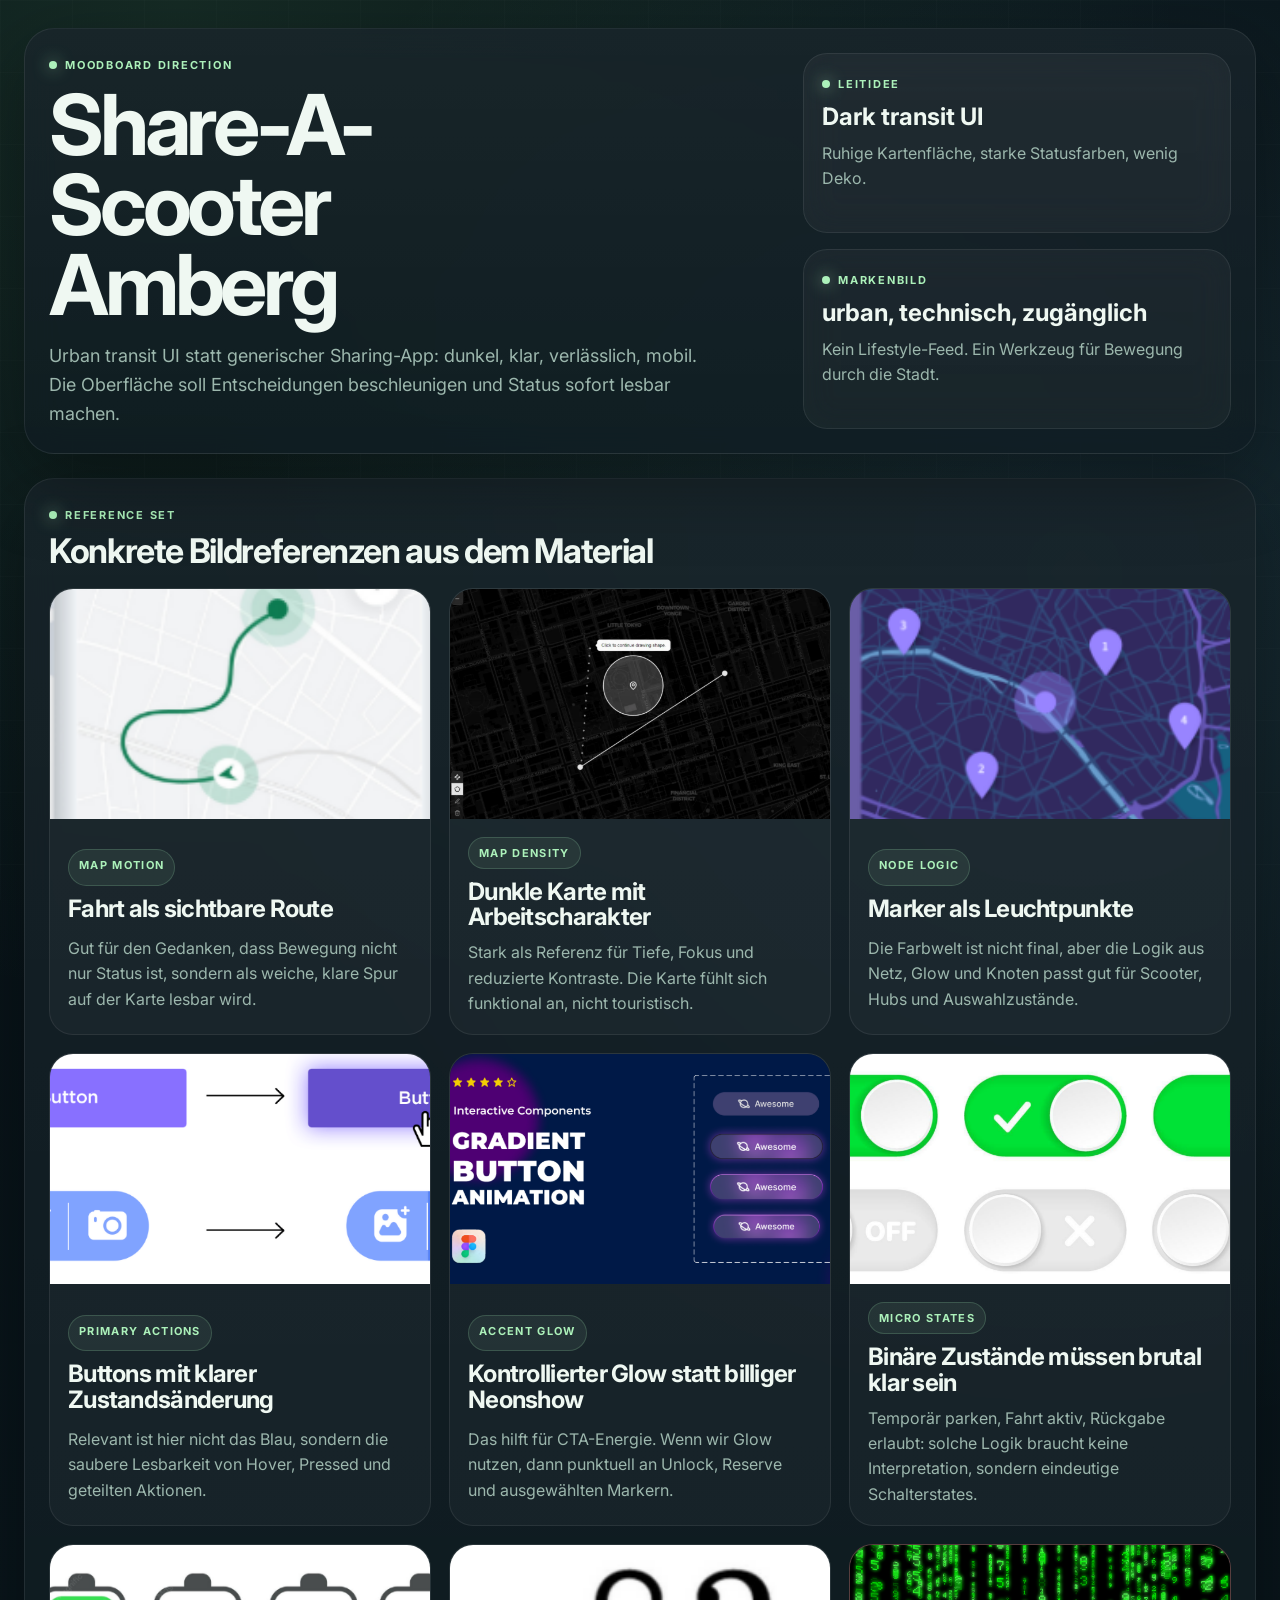
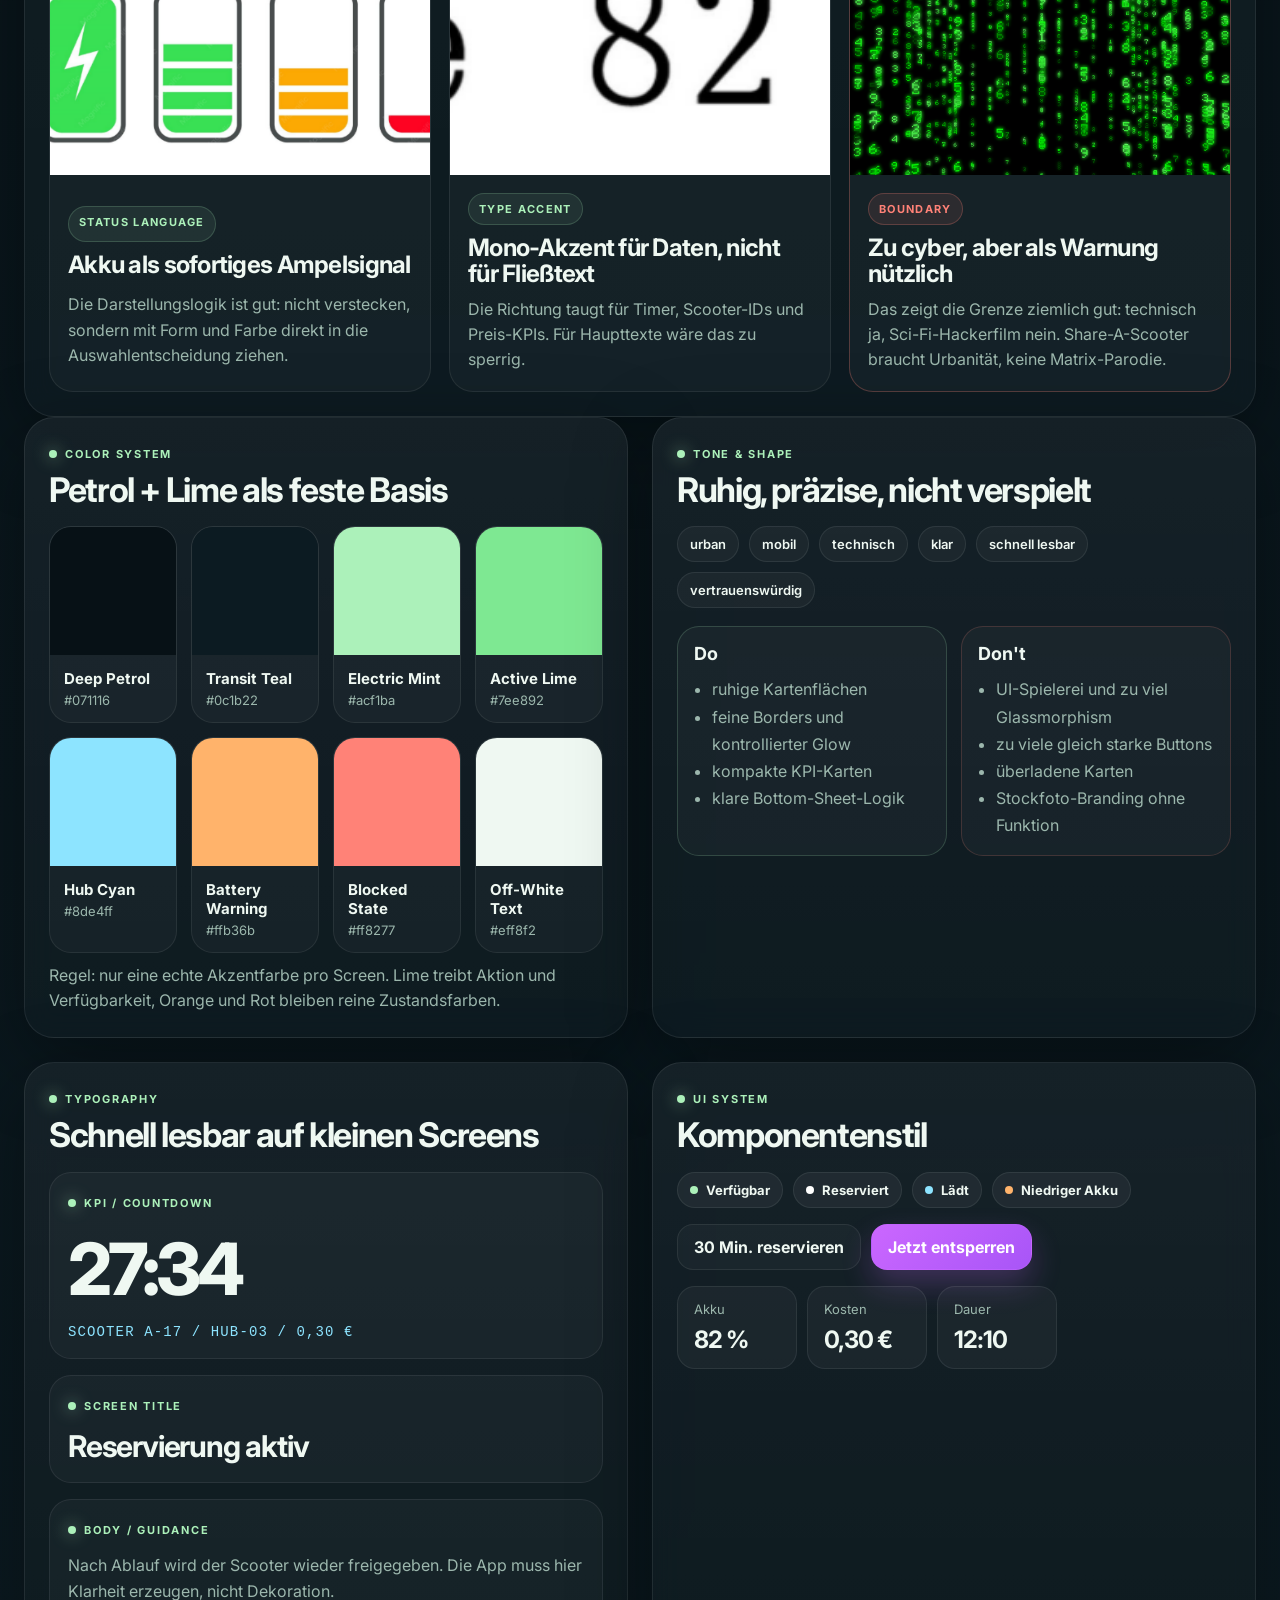
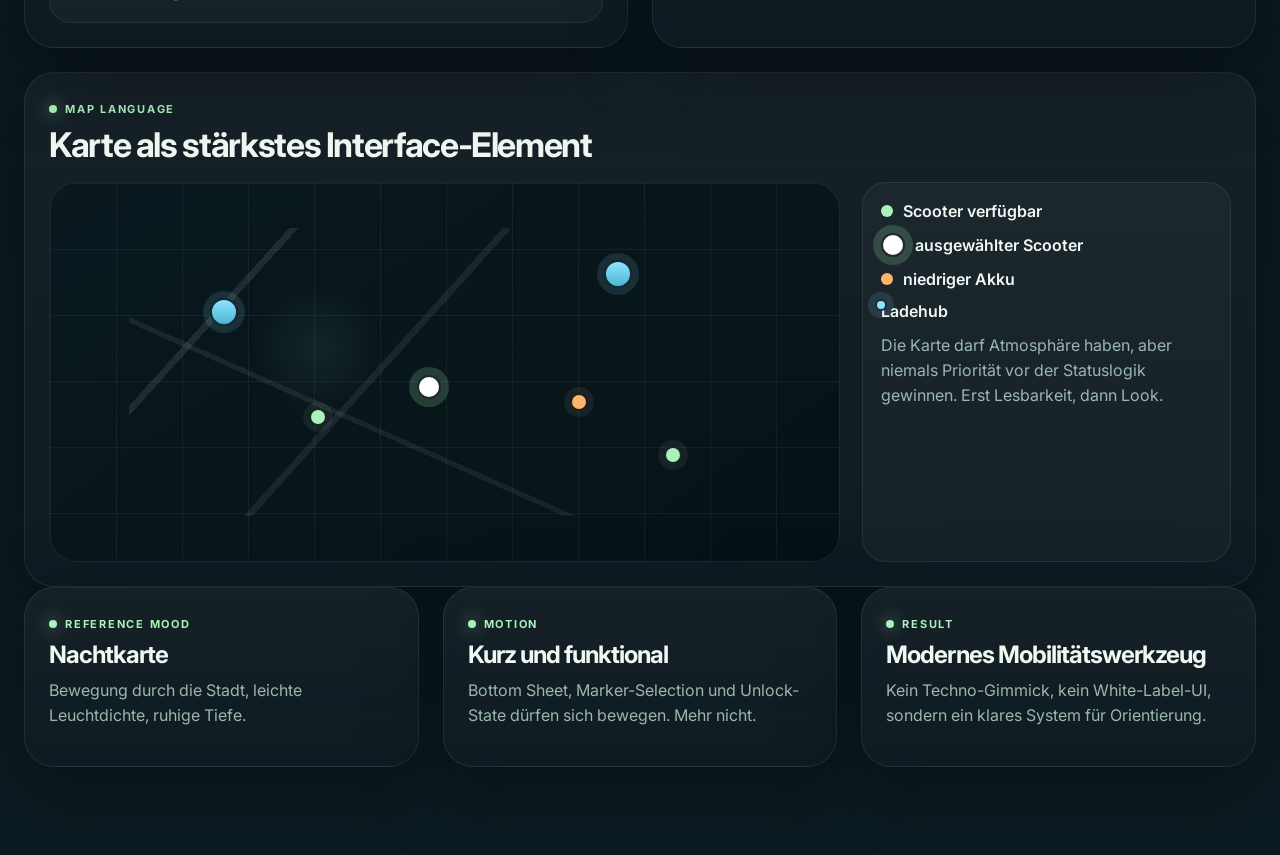
==== docs/index.html @ a03e0efd "Prepare GitHub Pages site for moodboard" ====
<!doctype html>
<html lang="de">
<head>
  <meta charset="utf-8" />
  <meta name="viewport" content="width=device-width, initial-scale=1" />
  <title>Share-A-Scooter Amberg – Moodboard</title>
  <link rel="preconnect" href="https://fonts.googleapis.com" />
  <link rel="preconnect" href="https://fonts.gstatic.com" crossorigin />
  <link href="https://fonts.googleapis.com/css2?family=Inter:wght@400;500;600;700;800&display=swap" rel="stylesheet" />
  <link rel="stylesheet" href="styles.css" />
</head>
<body>
  <div class="page">
    <section class="hero panel">
      <div class="hero-copy">
        <span class="eyebrow">Moodboard Direction</span>
        <h1>Share-A-Scooter Amberg</h1>
        <p class="lead">Urban transit UI statt generischer Sharing-App: dunkel, klar, verlässlich, mobil. Die Oberfläche soll Entscheidungen beschleunigen und Status sofort lesbar machen.</p>
      </div>
      <div class="hero-stack">
        <div class="note-card panel-soft">
          <span class="mini-label">Leitidee</span>
          <strong>Dark transit UI</strong>
          <p>Ruhige Kartenfläche, starke Statusfarben, wenig Deko.</p>
        </div>
        <div class="note-card panel-soft">
          <span class="mini-label">Markenbild</span>
          <strong>urban, technisch, zugänglich</strong>
          <p>Kein Lifestyle-Feed. Ein Werkzeug für Bewegung durch die Stadt.</p>
        </div>
      </div>
    </section>

    <section class="panel">
      <div class="section-head">
        <span class="eyebrow">Reference Set</span>
        <h2>Konkrete Bildreferenzen aus dem Material</h2>
      </div>
      <div class="reference-grid">
        <article class="reference-card">
          <img src="assets/references/image---ec3a564b-1fc0-4a93-ae60-7ed1f6d55ce4.png" alt="Mobile route tracking with soft green path and contact tray" />
          <div class="reference-copy">
            <span class="reference-tag">Map Motion</span>
            <h3>Fahrt als sichtbare Route</h3>
            <p>Gut für den Gedanken, dass Bewegung nicht nur Status ist, sondern als weiche, klare Spur auf der Karte lesbar wird.</p>
          </div>
        </article>
        <article class="reference-card">
          <img src="assets/references/image---519bc1c4-f9a1-4a7c-aca1-23b49e4c675e.png" alt="Dark map interface with drawing helper and circular focus area" />
          <div class="reference-copy">
            <span class="reference-tag">Map Density</span>
            <h3>Dunkle Karte mit Arbeitscharakter</h3>
            <p>Stark als Referenz für Tiefe, Fokus und reduzierte Kontraste. Die Karte fühlt sich funktional an, nicht touristisch.</p>
          </div>
        </article>
        <article class="reference-card">
          <img src="assets/references/image---43505366-dae0-4944-b52b-64bd4e9cdd86.png" alt="Purple city map with glowing point markers and route network" />
          <div class="reference-copy">
            <span class="reference-tag">Node Logic</span>
            <h3>Marker als Leuchtpunkte</h3>
            <p>Die Farbwelt ist nicht final, aber die Logik aus Netz, Glow und Knoten passt gut für Scooter, Hubs und Auswahlzustände.</p>
          </div>
        </article>
        <article class="reference-card">
          <img src="assets/references/image---bc8098ba-8a5f-4c93-965c-7dd3c07690ad.png" alt="Button state examples with subtle hover glow and segmented icon button" />
          <div class="reference-copy">
            <span class="reference-tag">Primary Actions</span>
            <h3>Buttons mit klarer Zustandsänderung</h3>
            <p>Relevant ist hier nicht das Blau, sondern die saubere Lesbarkeit von Hover, Pressed und geteilten Aktionen.</p>
          </div>
        </article>
        <article class="reference-card">
          <img src="assets/references/image---4c84ca78-9187-48eb-9bc3-fa497def3c0c.png" alt="Gradient button animation examples with soft magenta glow" />
          <div class="reference-copy">
            <span class="reference-tag">Accent Glow</span>
            <h3>Kontrollierter Glow statt billiger Neonshow</h3>
            <p>Das hilft für CTA-Energie. Wenn wir Glow nutzen, dann punktuell an Unlock, Reserve und ausgewählten Markern.</p>
          </div>
        </article>
        <article class="reference-card">
          <img src="assets/references/image---d3b16f9c-b5a3-4d78-bb59-d4e1d25576ce.png" alt="Toggle switch states in bright green and gray" />
          <div class="reference-copy">
            <span class="reference-tag">Micro States</span>
            <h3>Binäre Zustände müssen brutal klar sein</h3>
            <p>Temporär parken, Fahrt aktiv, Rückgabe erlaubt: solche Logik braucht keine Interpretation, sondern eindeutige Schalterstates.</p>
          </div>
        </article>
        <article class="reference-card">
          <img src="assets/references/image---831d28fc-f518-4ade-a775-7682612dc70f.png" alt="Battery icons from full green to low red charge" />
          <div class="reference-copy">
            <span class="reference-tag">Status Language</span>
            <h3>Akku als sofortiges Ampelsignal</h3>
            <p>Die Darstellungslogik ist gut: nicht verstecken, sondern mit Form und Farbe direkt in die Auswahlentscheidung ziehen.</p>
          </div>
        </article>
        <article class="reference-card">
          <img src="assets/references/image---fbc72397-2691-478f-92d6-fe8eabd457d0.png" alt="NType 82 Mono type specimen" />
          <div class="reference-copy">
            <span class="reference-tag">Type Accent</span>
            <h3>Mono-Akzent für Daten, nicht für Fließtext</h3>
            <p>Die Richtung taugt für Timer, Scooter-IDs und Preis-KPIs. Für Haupttexte wäre das zu sperrig.</p>
          </div>
        </article>
        <article class="reference-card caution">
          <img src="assets/references/image---d28afb61-4333-4093-8b36-5b4dbfdd9640.png" alt="Green matrix style code rain on black background" />
          <div class="reference-copy">
            <span class="reference-tag">Boundary</span>
            <h3>Zu cyber, aber als Warnung nützlich</h3>
            <p>Das zeigt die Grenze ziemlich gut: technisch ja, Sci-Fi-Hackerfilm nein. Share-A-Scooter braucht Urbanität, keine Matrix-Parodie.</p>
          </div>
        </article>
      </div>
    </section>

    <section class="grid two-col">
      <article class="panel">
        <div class="section-head">
          <span class="eyebrow">Color System</span>
          <h2>Petrol + Lime als feste Basis</h2>
        </div>
        <div class="palette-grid">
          <div class="swatch-card">
            <div class="swatch deep-1"></div>
            <div class="swatch-meta">
              <strong>Deep Petrol</strong>
              <span>#071116</span>
            </div>
          </div>
          <div class="swatch-card">
            <div class="swatch deep-2"></div>
            <div class="swatch-meta">
              <strong>Transit Teal</strong>
              <span>#0c1b22</span>
            </div>
          </div>
          <div class="swatch-card">
            <div class="swatch lime-1"></div>
            <div class="swatch-meta">
              <strong>Electric Mint</strong>
              <span>#acf1ba</span>
            </div>
          </div>
          <div class="swatch-card">
            <div class="swatch lime-2"></div>
            <div class="swatch-meta">
              <strong>Active Lime</strong>
              <span>#7ee892</span>
            </div>
          </div>
          <div class="swatch-card">
            <div class="swatch cyan-1"></div>
            <div class="swatch-meta">
              <strong>Hub Cyan</strong>
              <span>#8de4ff</span>
            </div>
          </div>
          <div class="swatch-card">
            <div class="swatch orange-1"></div>
            <div class="swatch-meta">
              <strong>Battery Warning</strong>
              <span>#ffb36b</span>
            </div>
          </div>
          <div class="swatch-card">
            <div class="swatch red-1"></div>
            <div class="swatch-meta">
              <strong>Blocked State</strong>
              <span>#ff8277</span>
            </div>
          </div>
          <div class="swatch-card">
            <div class="swatch text-1"></div>
            <div class="swatch-meta">
              <strong>Off-White Text</strong>
              <span>#eff8f2</span>
            </div>
          </div>
        </div>
        <p class="body-note">Regel: nur eine echte Akzentfarbe pro Screen. Lime treibt Aktion und Verfügbarkeit, Orange und Rot bleiben reine Zustandsfarben.</p>
      </article>

      <article class="panel">
        <div class="section-head">
          <span class="eyebrow">Tone & Shape</span>
          <h2>Ruhig, präzise, nicht verspielt</h2>
        </div>
        <div class="keywords">
          <span>urban</span>
          <span>mobil</span>
          <span>technisch</span>
          <span>klar</span>
          <span>schnell lesbar</span>
          <span>vertrauenswürdig</span>
        </div>
        <div class="do-dont">
          <div class="list-card ok">
            <h3>Do</h3>
            <ul>
              <li>ruhige Kartenflächen</li>
              <li>feine Borders und kontrollierter Glow</li>
              <li>kompakte KPI-Karten</li>
              <li>klare Bottom-Sheet-Logik</li>
            </ul>
          </div>
          <div class="list-card bad">
            <h3>Don't</h3>
            <ul>
              <li>UI-Spielerei und zu viel Glassmorphism</li>
              <li>zu viele gleich starke Buttons</li>
              <li>überladene Karten</li>
              <li>Stockfoto-Branding ohne Funktion</li>
            </ul>
          </div>
        </div>
      </article>
    </section>

    <section class="grid two-col">
      <article class="panel">
        <div class="section-head">
          <span class="eyebrow">Typography</span>
          <h2>Schnell lesbar auf kleinen Screens</h2>
        </div>
        <div class="type-stack">
          <div class="type-sample">
            <span class="type-label">KPI / Countdown</span>
            <div class="type-kpi">27:34</div>
            <div class="type-mono">SCOOTER A-17 / HUB-03 / 0,30 €</div>
          </div>
          <div class="type-sample">
            <span class="type-label">Screen Title</span>
            <div class="type-title">Reservierung aktiv</div>
          </div>
          <div class="type-sample">
            <span class="type-label">Body / Guidance</span>
            <p>Nach Ablauf wird der Scooter wieder freigegeben. Die App muss hier Klarheit erzeugen, nicht Dekoration.</p>
          </div>
        </div>
      </article>

      <article class="panel">
        <div class="section-head">
          <span class="eyebrow">UI System</span>
          <h2>Komponentenstil</h2>
        </div>
        <div class="component-demo">
          <div class="chip-row">
            <span class="chip available">Verfügbar</span>
            <span class="chip reserved">Reserviert</span>
            <span class="chip loading">Lädt</span>
            <span class="chip low">Niedriger Akku</span>
          </div>
          <div class="button-row">
            <button class="btn ghost" type="button">30 Min. reservieren</button>
            <button class="btn primary" type="button">Jetzt entsperren</button>
          </div>
          <div class="metric-row">
            <div class="metric-card">
              <span>Akku</span>
              <strong>82 %</strong>
            </div>
            <div class="metric-card">
              <span>Kosten</span>
              <strong>0,30 €</strong>
            </div>
            <div class="metric-card">
              <span>Dauer</span>
              <strong>12:10</strong>
            </div>
          </div>
        </div>
      </article>
    </section>

    <section class="panel">
      <div class="section-head">
        <span class="eyebrow">Map Language</span>
        <h2>Karte als stärkstes Interface-Element</h2>
      </div>
      <div class="map-board">
        <div class="map-demo">
          <div class="hub" style="left: 22%; top: 34%;"></div>
          <div class="hub" style="left: 72%; top: 24%;"></div>
          <div class="marker available" style="left: 34%; top: 62%;"></div>
          <div class="marker selected" style="left: 48%; top: 54%;"></div>
          <div class="marker low" style="left: 67%; top: 58%;"></div>
          <div class="marker available" style="left: 79%; top: 72%;"></div>
        </div>
        <div class="map-notes">
          <div class="legend-item"><span class="dot available"></span> Scooter verfügbar</div>
          <div class="legend-item"><span class="dot selected"></span> ausgewählter Scooter</div>
          <div class="legend-item"><span class="dot low"></span> niedriger Akku</div>
          <div class="legend-item"><span class="dot hub"></span> Ladehub</div>
          <p>Die Karte darf Atmosphäre haben, aber niemals Priorität vor der Statuslogik gewinnen. Erst Lesbarkeit, dann Look.</p>
        </div>
      </div>
    </section>

    <section class="grid three-col">
      <article class="panel mini-panel">
        <span class="eyebrow">Reference Mood</span>
        <h3>Nachtkarte</h3>
        <p>Bewegung durch die Stadt, leichte Leuchtdichte, ruhige Tiefe.</p>
      </article>
      <article class="panel mini-panel">
        <span class="eyebrow">Motion</span>
        <h3>Kurz und funktional</h3>
        <p>Bottom Sheet, Marker-Selection und Unlock-State dürfen sich bewegen. Mehr nicht.</p>
      </article>
      <article class="panel mini-panel">
        <span class="eyebrow">Result</span>
        <h3>Modernes Mobilitätswerkzeug</h3>
        <p>Kein Techno-Gimmick, kein White-Label-UI, sondern ein klares System für Orientierung.</p>
      </article>
    </section>
  </div>
</body>
</html>
---- docs/styles.css ----
:root {
  --bg: #071116;
  --bg-2: #0c1b22;
  --panel: rgba(10, 23, 29, 0.78);
  --panel-soft: rgba(255, 255, 255, 0.04);
  --line: rgba(255, 255, 255, 0.08);
  --line-strong: rgba(172, 241, 186, 0.24);
  --text: #eff8f2;
  --muted: #9cb7ad;
  --muted-2: #70867e;
  --lime: #acf1ba;
  --lime-2: #7ee892;
  --cyan: #8de4ff;
  --orange: #ffb36b;
  --red: #ff8277;
  --magenta: #cb67ff;
  --magenta-soft: #a855f7;
  --white: #ffffff;
  --shadow: 0 24px 80px rgba(0, 0, 0, 0.34);
}

* {
  box-sizing: border-box;
}

body {
  margin: 0;
  font-family: Inter, system-ui, -apple-system, BlinkMacSystemFont, "Segoe UI", sans-serif;
  color: var(--text);
  background:
    radial-gradient(circle at 14% 0%, rgba(126, 232, 146, 0.12), transparent 24%),
    radial-gradient(circle at 84% 14%, rgba(141, 228, 255, 0.12), transparent 24%),
    linear-gradient(180deg, var(--bg) 0%, var(--bg-2) 100%);
}

body::before {
  content: "";
  position: fixed;
  inset: 0;
  pointer-events: none;
  background-image:
    linear-gradient(rgba(255,255,255,0.03) 1px, transparent 1px),
    linear-gradient(90deg, rgba(255,255,255,0.03) 1px, transparent 1px);
  background-size: 72px 72px;
  opacity: 0.55;
}

.page {
  max-width: 1480px;
  margin: 0 auto;
  padding: 28px 24px 64px;
}

.panel,
.panel-soft {
  position: relative;
  border: 1px solid var(--line);
  border-radius: 30px;
  background:
    linear-gradient(180deg, rgba(255,255,255,0.05), rgba(255,255,255,0.02)),
    var(--panel);
  box-shadow: var(--shadow);
  backdrop-filter: blur(16px);
}

.panel-soft {
  border-radius: 24px;
  background: var(--panel-soft);
  box-shadow: none;
}

.hero,
.grid,
.map-board {
  position: relative;
  z-index: 1;
}

.hero {
  display: grid;
  grid-template-columns: minmax(0, 1.45fr) minmax(320px, 0.85fr);
  gap: 24px;
  padding: 28px;
  margin-bottom: 24px;
}

.hero-copy h1 {
  margin: 12px 0 0;
  font-size: clamp(46px, 8vw, 84px);
  line-height: 0.95;
  letter-spacing: -0.05em;
  max-width: 8ch;
}

.lead {
  max-width: 60ch;
  margin: 18px 0 0;
  font-size: 18px;
  line-height: 1.6;
  color: var(--muted);
}

.hero-stack {
  display: grid;
  gap: 16px;
}

.note-card {
  padding: 18px;
}

.note-card strong {
  display: block;
  margin-top: 12px;
  font-size: 24px;
  line-height: 1.12;
}

.note-card p,
.mini-panel p,
.body-note,
.map-notes p {
  margin: 10px 0 0;
  color: var(--muted);
  line-height: 1.55;
}

.eyebrow,
.mini-label,
.type-label {
  display: inline-flex;
  align-items: center;
  gap: 8px;
  text-transform: uppercase;
  letter-spacing: 0.16em;
  font-size: 11px;
  font-weight: 700;
  color: var(--lime);
}

.eyebrow::before,
.mini-label::before,
.type-label::before {
  content: "";
  width: 8px;
  height: 8px;
  border-radius: 999px;
  background: var(--lime);
  box-shadow: 0 0 16px rgba(172, 241, 186, 0.72);
}

.grid {
  display: grid;
  gap: 24px;
  margin-bottom: 24px;
}

.two-col {
  grid-template-columns: repeat(2, minmax(0, 1fr));
}

.three-col {
  grid-template-columns: repeat(3, minmax(0, 1fr));
}

.grid > .panel,
.panel > .section-head + * {
  min-width: 0;
}

.grid > .panel,
.mini-panel,
.panel {
  padding: 24px;
}

.section-head {
  margin-bottom: 18px;
}

.section-head h2,
.mini-panel h3 {
  margin: 10px 0 0;
  font-size: clamp(24px, 3vw, 34px);
  line-height: 1.08;
  letter-spacing: -0.04em;
}

.mini-panel h3 {
  font-size: 24px;
}

.palette-grid {
  display: grid;
  grid-template-columns: repeat(4, minmax(0, 1fr));
  gap: 14px;
}

.reference-grid {
  display: grid;
  grid-template-columns: repeat(3, minmax(0, 1fr));
  gap: 18px;
}

.reference-card {
  display: grid;
  min-width: 0;
  overflow: hidden;
  border-radius: 24px;
  border: 1px solid var(--line);
  background: rgba(255,255,255,0.03);
}

.reference-card img {
  display: block;
  width: 100%;
  height: 230px;
  object-fit: cover;
  background: rgba(255,255,255,0.04);
}

.reference-copy {
  display: grid;
  gap: 10px;
  padding: 18px;
}

.reference-tag {
  display: inline-flex;
  width: fit-content;
  padding: 8px 10px;
  border-radius: 999px;
  border: 1px solid rgba(172, 241, 186, 0.18);
  background: rgba(172, 241, 186, 0.08);
  color: var(--lime);
  font-size: 11px;
  font-weight: 700;
  letter-spacing: 0.12em;
  text-transform: uppercase;
}

.reference-copy h3 {
  margin: 0;
  font-size: 24px;
  line-height: 1.08;
  letter-spacing: -0.03em;
}

.reference-copy p {
  margin: 0;
  color: var(--muted);
  line-height: 1.58;
}

.reference-card.caution {
  border-color: rgba(255, 130, 119, 0.28);
}

.reference-card.caution .reference-tag {
  border-color: rgba(255, 130, 119, 0.24);
  background: rgba(255, 130, 119, 0.1);
  color: var(--red);
}

.swatch-card {
  border: 1px solid var(--line);
  border-radius: 22px;
  overflow: hidden;
  background: rgba(255,255,255,0.03);
}

.swatch {
  height: 128px;
}

.deep-1 { background: #071116; }
.deep-2 { background: #0c1b22; }
.lime-1 { background: #acf1ba; }
.lime-2 { background: #7ee892; }
.cyan-1 { background: #8de4ff; }
.orange-1 { background: #ffb36b; }
.red-1 { background: #ff8277; }
.text-1 { background: #eff8f2; }

.swatch-meta {
  padding: 14px;
  display: grid;
  gap: 4px;
}

.swatch-meta strong {
  font-size: 15px;
}

.swatch-meta span {
  color: var(--muted);
  font-size: 13px;
}

.keywords {
  display: flex;
  flex-wrap: wrap;
  gap: 10px;
  margin-bottom: 18px;
}

.keywords span {
  padding: 9px 12px;
  border-radius: 999px;
  border: 1px solid var(--line);
  background: rgba(255,255,255,0.04);
  color: var(--text);
  font-size: 13px;
  font-weight: 600;
}

.do-dont {
  display: grid;
  grid-template-columns: repeat(2, minmax(0, 1fr));
  gap: 14px;
}

.list-card {
  padding: 16px;
  border-radius: 22px;
  border: 1px solid var(--line);
  background: rgba(255,255,255,0.03);
}

.list-card.ok {
  border-color: rgba(172, 241, 186, 0.18);
}

.list-card.bad {
  border-color: rgba(255, 130, 119, 0.18);
}

.list-card h3 {
  margin: 0 0 12px;
  font-size: 18px;
}

.list-card ul {
  margin: 0;
  padding-left: 18px;
  color: var(--muted);
  line-height: 1.7;
}

.type-stack {
  display: grid;
  gap: 16px;
}

.type-sample {
  padding: 18px;
  border-radius: 22px;
  border: 1px solid var(--line);
  background: rgba(255,255,255,0.03);
}

.type-kpi {
  margin-top: 14px;
  font-size: clamp(48px, 8vw, 72px);
  font-weight: 800;
  letter-spacing: -0.06em;
}

.type-mono {
  margin-top: 12px;
  font-family: "IBM Plex Mono", "SFMono-Regular", Consolas, "Liberation Mono", Menlo, monospace;
  font-size: 14px;
  letter-spacing: 0.08em;
  color: var(--cyan);
}

.type-title {
  margin-top: 14px;
  font-size: 30px;
  font-weight: 700;
  letter-spacing: -0.04em;
}

.type-sample p {
  margin: 14px 0 0;
  max-width: 54ch;
  color: var(--muted);
  line-height: 1.65;
}

.component-demo {
  display: grid;
  gap: 16px;
}

.chip-row,
.button-row,
.metric-row {
  display: flex;
  flex-wrap: wrap;
  gap: 10px;
}

.chip {
  display: inline-flex;
  align-items: center;
  gap: 8px;
  padding: 9px 12px;
  border-radius: 999px;
  border: 1px solid var(--line);
  background: rgba(255,255,255,0.05);
  font-size: 13px;
  font-weight: 700;
}

.chip::before {
  content: "";
  width: 8px;
  height: 8px;
  border-radius: 999px;
}

.chip.available::before,
.dot.available { background: var(--lime); }
.chip.reserved::before { background: var(--white); }
.chip.loading::before,
.dot.hub { background: var(--cyan); }
.chip.low::before,
.dot.low { background: var(--orange); }

.btn {
  min-height: 46px;
  padding: 12px 16px;
  border-radius: 16px;
  border: 1px solid var(--line);
  background: rgba(255,255,255,0.03);
  color: var(--text);
  font: inherit;
  font-weight: 700;
}

.btn.primary {
  background: linear-gradient(135deg, var(--magenta) 0%, var(--magenta-soft) 100%);
  color: var(--white);
  border-color: rgba(203, 103, 255, 0.3);
  box-shadow: 0 14px 30px rgba(203, 103, 255, 0.24);
}

.metric-card {
  min-width: 120px;
  padding: 14px 16px;
  border-radius: 18px;
  border: 1px solid var(--line);
  background: rgba(255,255,255,0.04);
}

.metric-card span {
  display: block;
  color: var(--muted);
  font-size: 13px;
}

.metric-card strong {
  display: block;
  margin-top: 8px;
  font-size: 24px;
  letter-spacing: -0.04em;
}

.map-board {
  display: grid;
  grid-template-columns: minmax(0, 1.5fr) minmax(280px, 0.7fr);
  gap: 22px;
  align-items: stretch;
}

.map-demo {
  position: relative;
  min-height: 380px;
  border-radius: 28px;
  border: 1px solid var(--line);
  overflow: hidden;
  background:
    linear-gradient(145deg, rgba(10, 25, 31, 0.95), rgba(7, 18, 22, 0.98)),
    #0a1419;
}

.map-demo::before {
  content: "";
  position: absolute;
  inset: 0;
  background:
    linear-gradient(90deg, rgba(255,255,255,0.05) 1px, transparent 1px) 0 0 / 66px 66px,
    linear-gradient(rgba(255,255,255,0.05) 1px, transparent 1px) 0 0 / 66px 66px;
}

.map-demo::after {
  content: "";
  position: absolute;
  inset: 12% 10%;
  background:
    linear-gradient(132deg, transparent 0 18%, rgba(255,255,255,0.1) 18% 19%, transparent 19% 42%, rgba(255,255,255,0.08) 42% 43%, transparent 43% 100%),
    linear-gradient(24deg, transparent 0 34%, rgba(255,255,255,0.08) 34% 35%, transparent 35% 100%),
    radial-gradient(circle at 30% 42%, rgba(172, 241, 186, 0.08), transparent 14%);
  opacity: 0.9;
}

.marker,
.hub {
  position: absolute;
  transform: translate(-50%, -50%);
  border-radius: 999px;
  z-index: 2;
}

.marker {
  width: 18px;
  height: 18px;
  border: 2px solid rgba(7, 17, 22, 0.9);
  box-shadow: 0 0 0 6px rgba(255,255,255,0.06);
}

.marker.available {
  background: var(--lime);
}

.marker.low {
  background: var(--orange);
}

.marker.selected,
.dot.selected {
  width: 24px;
  height: 24px;
  background: var(--white);
  border: 2px solid rgba(7, 17, 22, 0.9);
  box-shadow: 0 0 0 8px rgba(172, 241, 186, 0.18);
}

.hub {
  width: 28px;
  height: 28px;
  background: linear-gradient(180deg, #8de4ff, #4db6d7);
  border: 2px solid rgba(7, 17, 22, 0.86);
  box-shadow: 0 0 0 7px rgba(141, 228, 255, 0.12);
}

.map-notes {
  padding: 18px;
  border-radius: 24px;
  border: 1px solid var(--line);
  background: rgba(255,255,255,0.03);
}

.legend-item {
  display: flex;
  align-items: center;
  gap: 10px;
  margin-bottom: 12px;
  color: var(--text);
  font-weight: 600;
}

.dot {
  width: 12px;
  height: 12px;
  border-radius: 999px;
  flex-shrink: 0;
}

.mini-panel {
  min-height: 180px;
}

@media (max-width: 1100px) {
  .hero,
  .two-col,
  .map-board,
  .three-col,
  .reference-grid {
    grid-template-columns: 1fr;
  }

  .palette-grid {
    grid-template-columns: repeat(2, minmax(0, 1fr));
  }
}

@media (max-width: 720px) {
  .page {
    padding: 18px 14px 40px;
  }

  .hero,
  .panel,
  .mini-panel {
    padding: 18px;
  }

  .palette-grid,
  .do-dont {
    grid-template-columns: 1fr;
  }

  .reference-card img {
    height: 190px;
  }
}
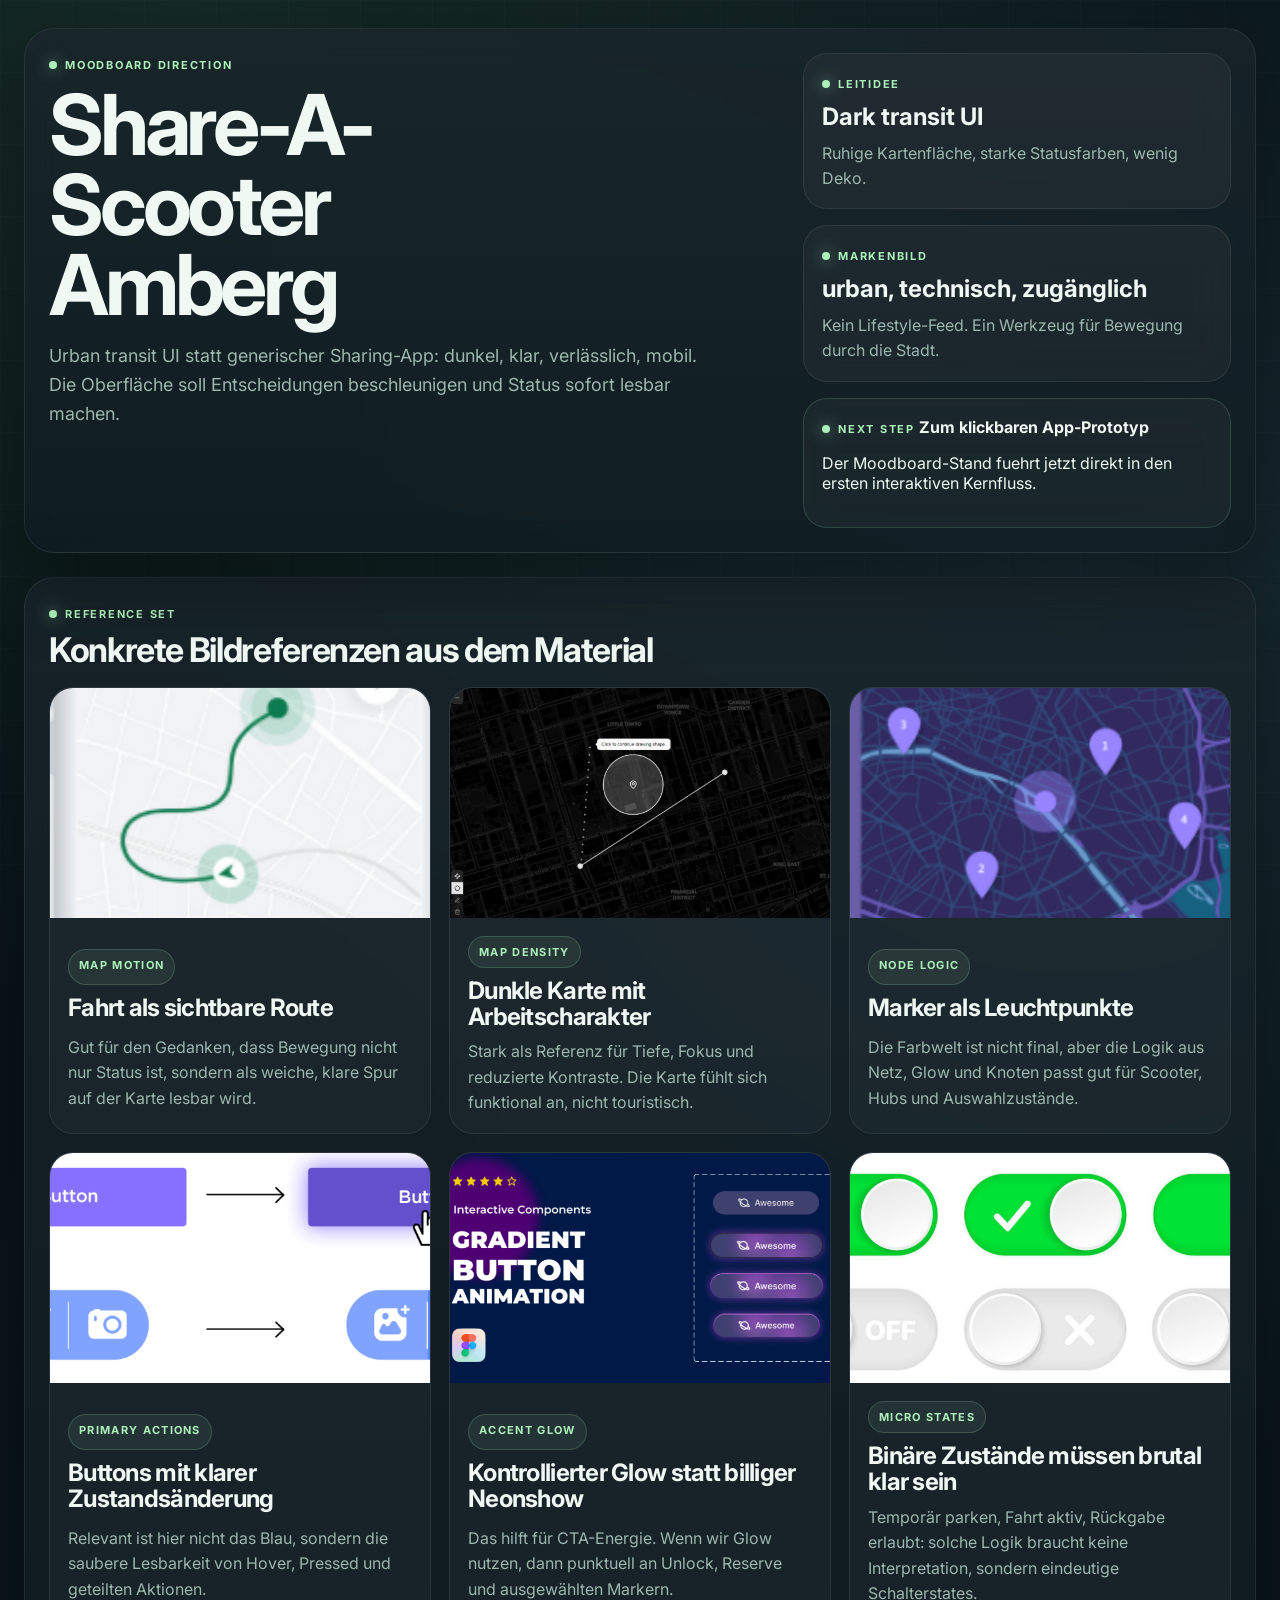
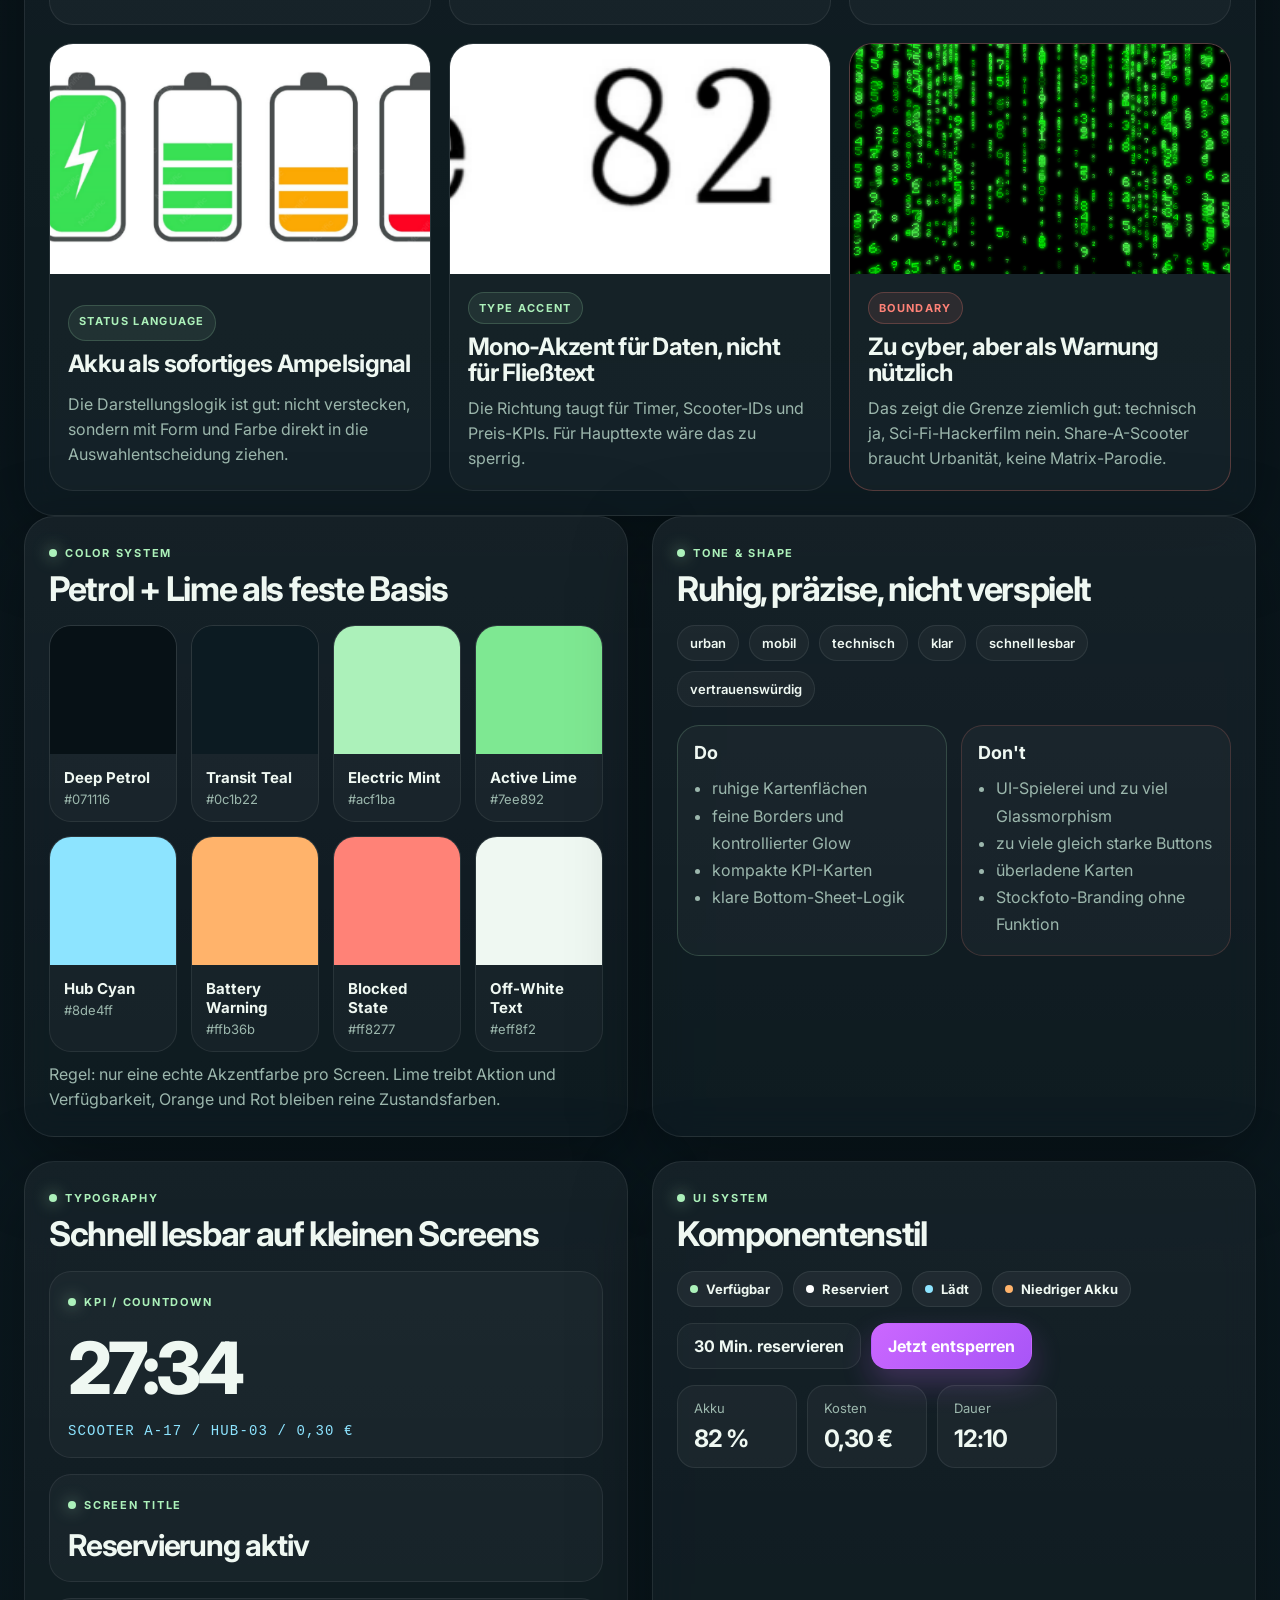
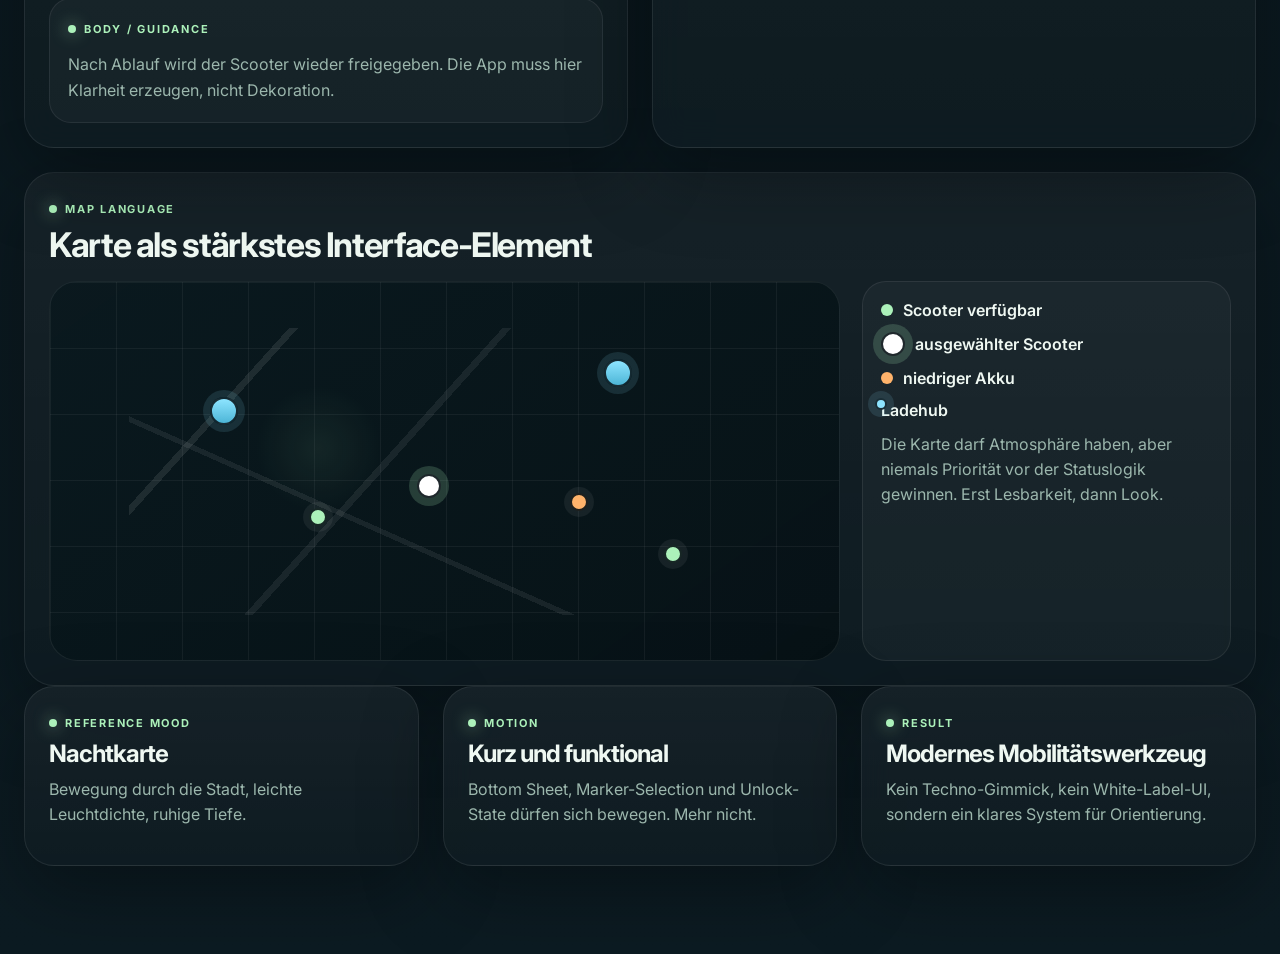
==== commit c3284677: "Add clickable app prototype and moodboard link" ====
--- a/docs/index.html
+++ b/docs/index.html
@@ -28,6 +28,11 @@
           <strong>urban, technisch, zugänglich</strong>
           <p>Kein Lifestyle-Feed. Ein Werkzeug für Bewegung durch die Stadt.</p>
         </div>
+        <a class="launch-card panel-soft" href="app/">
+          <span class="mini-label">Next Step</span>
+          <strong>Zum klickbaren App-Prototyp</strong>
+          <p>Der Moodboard-Stand fuehrt jetzt direkt in den ersten interaktiven Kernfluss.</p>
+        </a>
       </div>
     </section>
 
--- a/docs/styles.css
+++ b/docs/styles.css
@@ -109,6 +109,22 @@
   padding: 18px;
 }
 
+.launch-card {
+  display: block;
+  padding: 18px;
+  color: var(--text);
+  text-decoration: none;
+  border-color: rgba(172, 241, 186, 0.16);
+  transition: transform 180ms ease, border-color 180ms ease, background 180ms ease, box-shadow 180ms ease;
+}
+
+.launch-card:hover {
+  transform: translateY(-2px);
+  border-color: rgba(172, 241, 186, 0.34);
+  background: rgba(172, 241, 186, 0.08);
+  box-shadow: 0 18px 42px rgba(0, 0, 0, 0.22);
+}
+
 .note-card strong {
   display: block;
   margin-top: 12px;
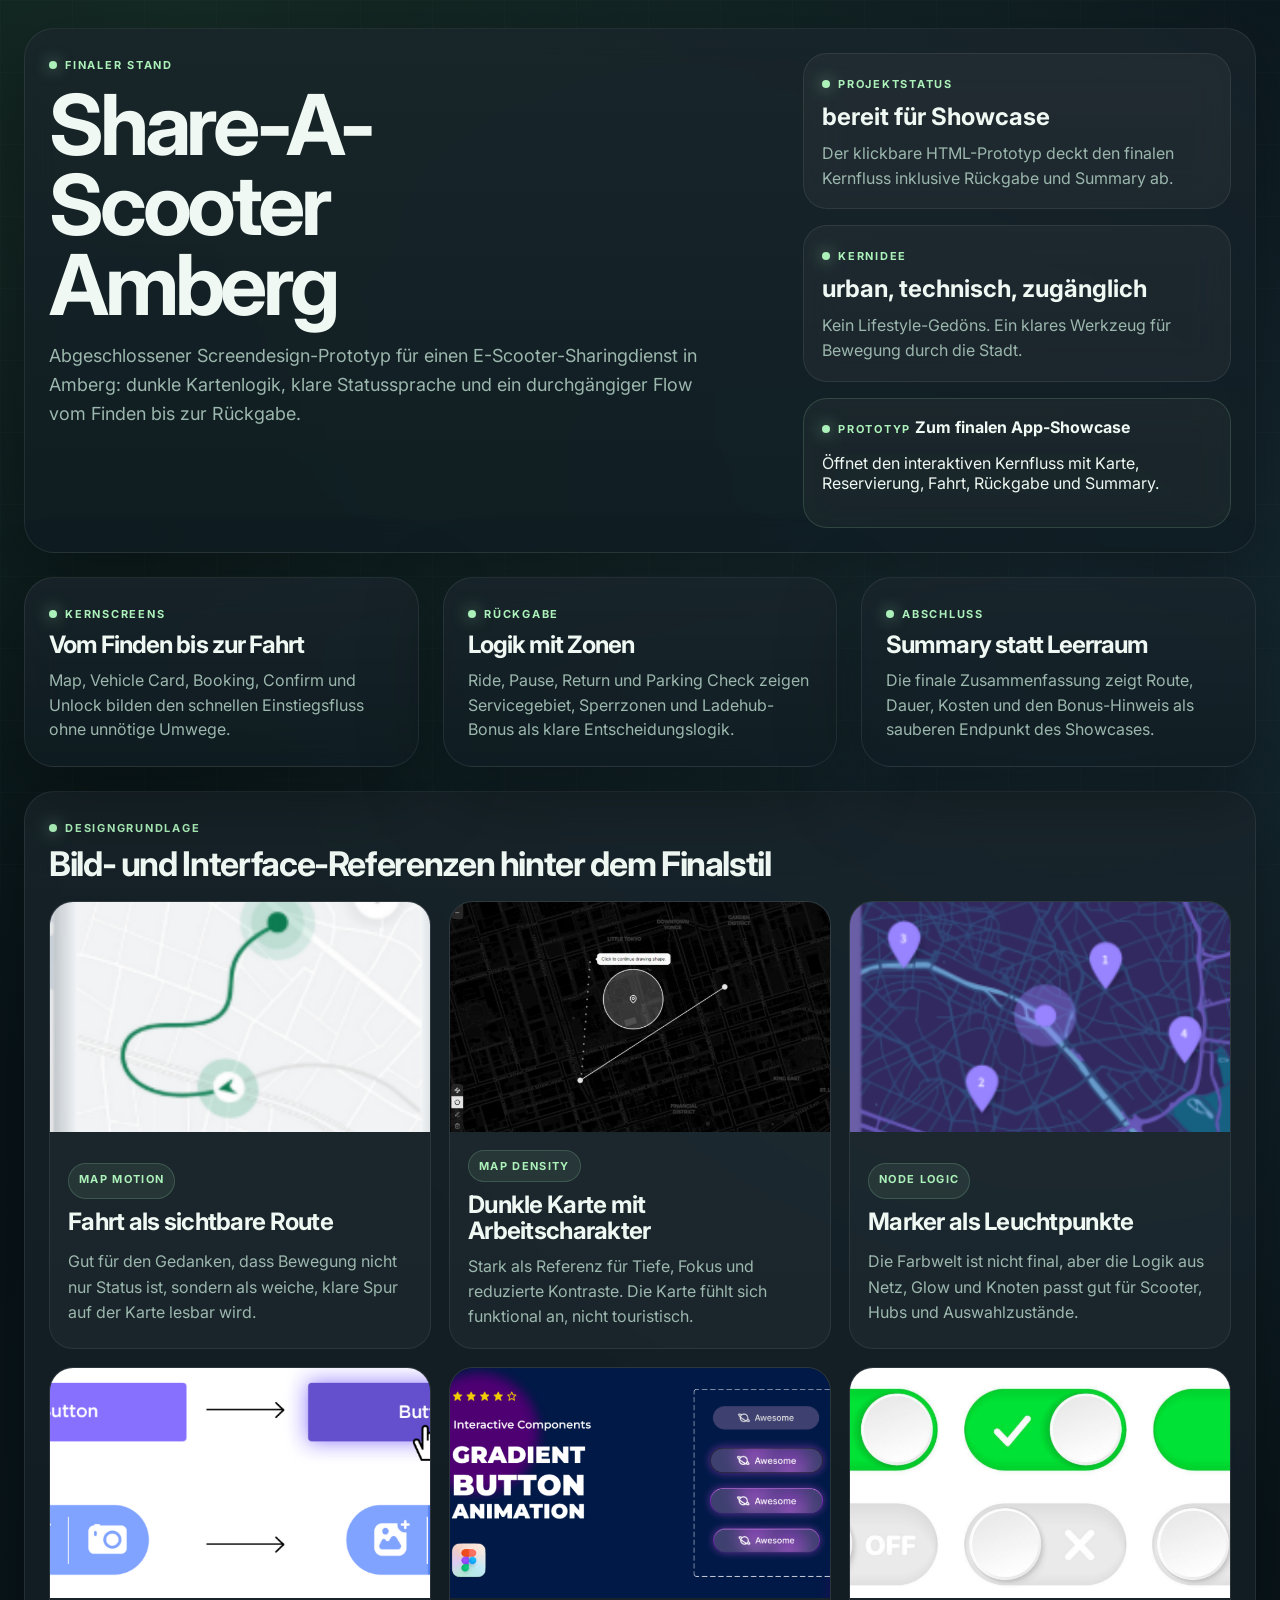
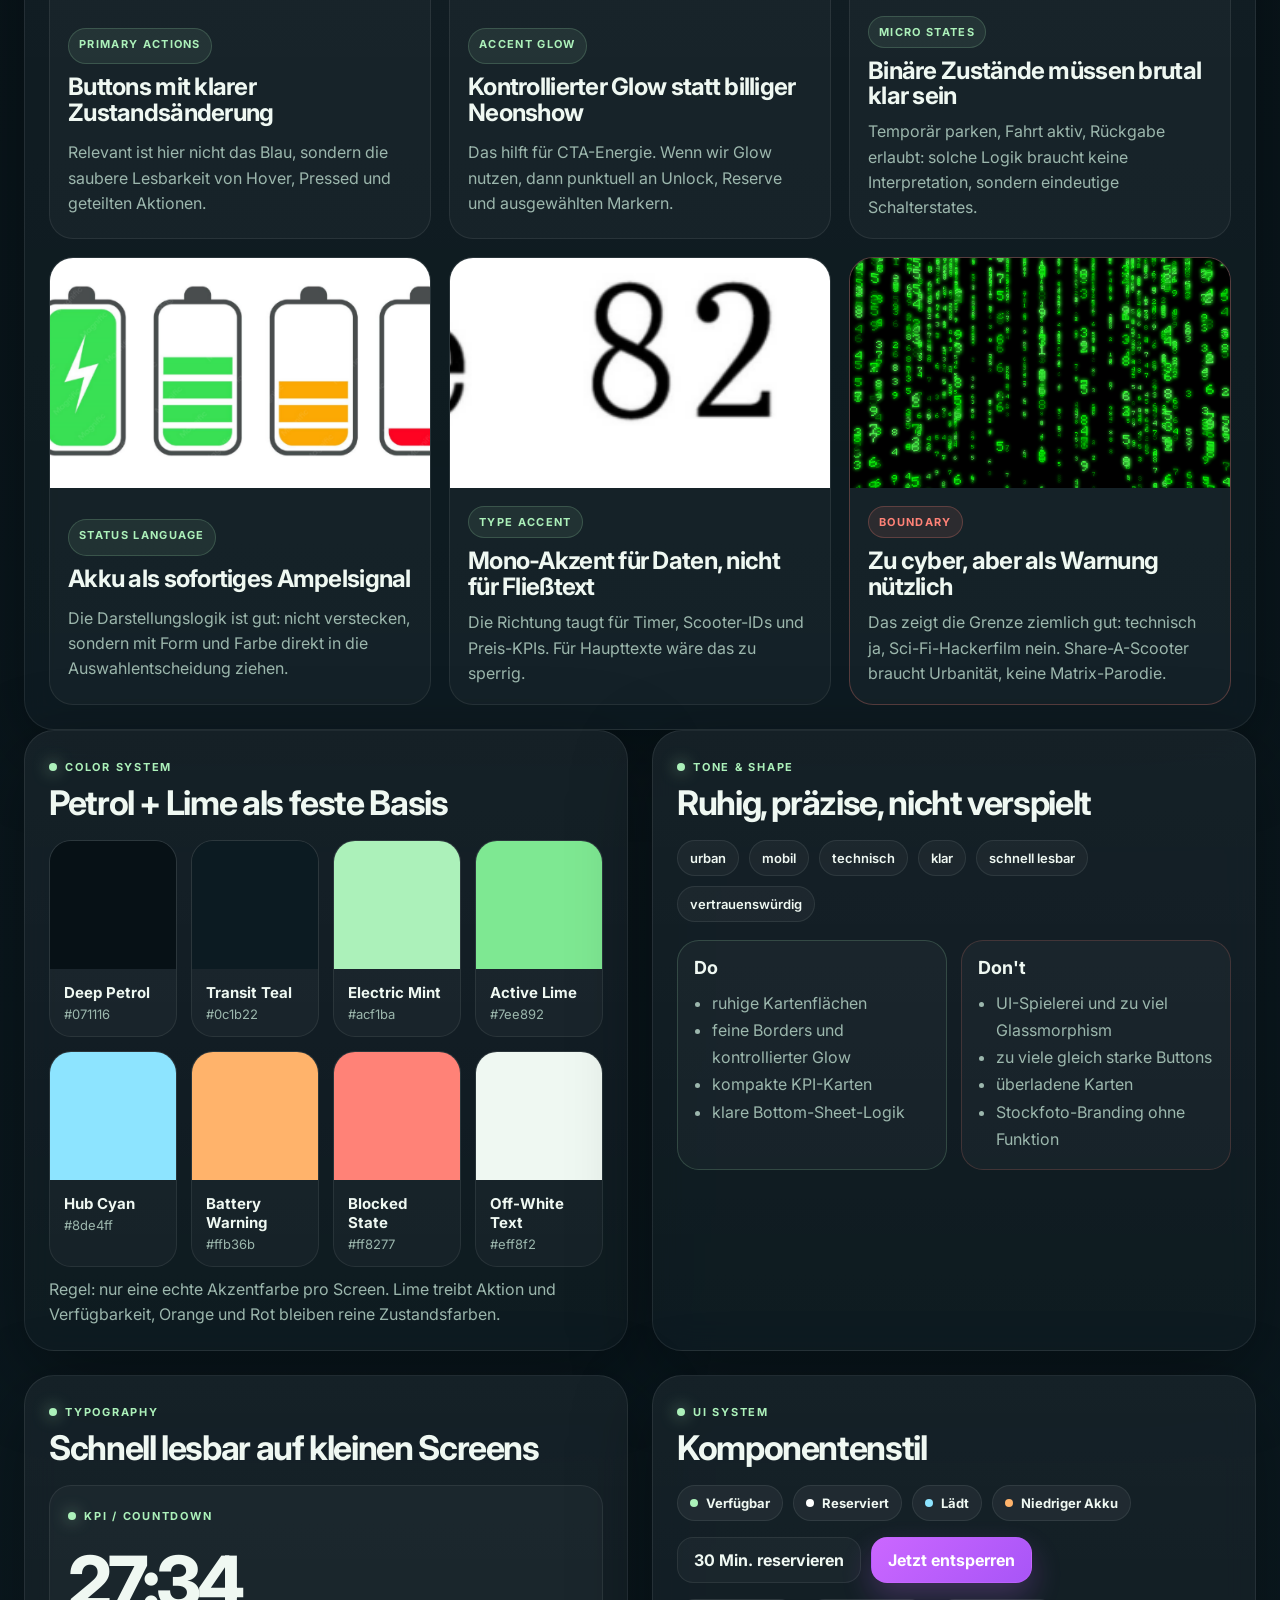
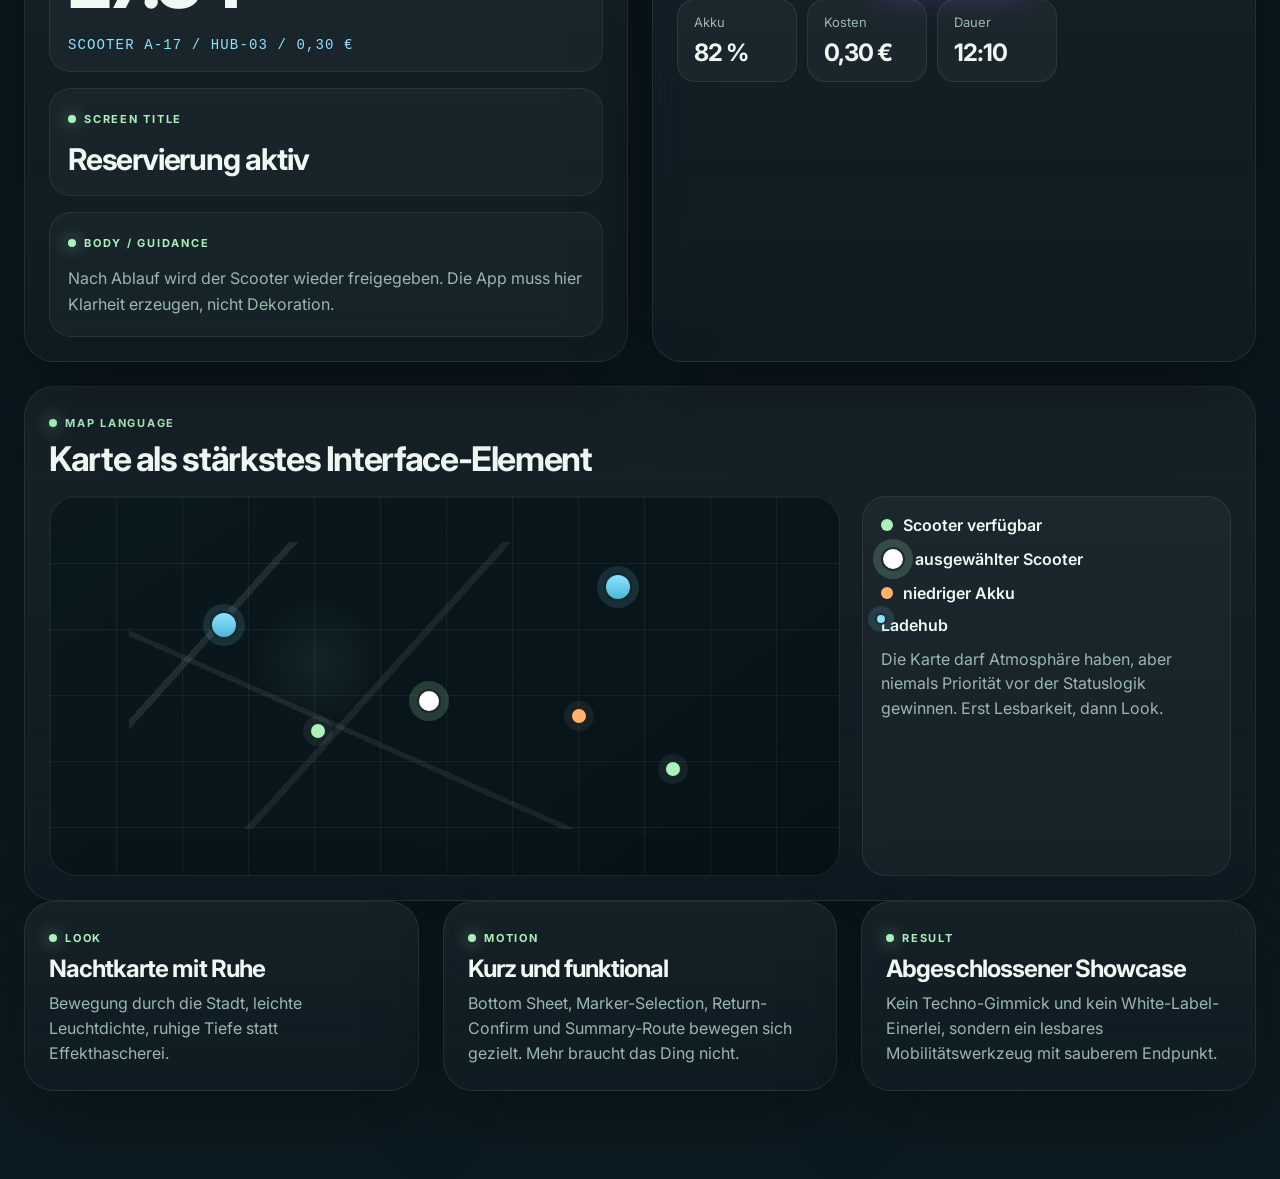
==== commit e02dcd54: "Finalize project presentation copy" ====
--- a/docs/index.html
+++ b/docs/index.html
@@ -3,7 +3,7 @@
 <head>
   <meta charset="utf-8" />
   <meta name="viewport" content="width=device-width, initial-scale=1" />
-  <title>Share-A-Scooter Amberg – Moodboard</title>
+  <title>Share-A-Scooter Amberg – Projektübersicht</title>
   <link rel="preconnect" href="https://fonts.googleapis.com" />
   <link rel="preconnect" href="https://fonts.gstatic.com" crossorigin />
   <link href="https://fonts.googleapis.com/css2?family=Inter:wght@400;500;600;700;800&display=swap" rel="stylesheet" />
@@ -13,33 +13,51 @@
   <div class="page">
     <section class="hero panel">
       <div class="hero-copy">
-        <span class="eyebrow">Moodboard Direction</span>
+        <span class="eyebrow">Finaler Stand</span>
         <h1>Share-A-Scooter Amberg</h1>
-        <p class="lead">Urban transit UI statt generischer Sharing-App: dunkel, klar, verlässlich, mobil. Die Oberfläche soll Entscheidungen beschleunigen und Status sofort lesbar machen.</p>
+        <p class="lead">Abgeschlossener Screendesign-Prototyp für einen E-Scooter-Sharingdienst in Amberg: dunkle Kartenlogik, klare Statussprache und ein durchgängiger Flow vom Finden bis zur Rückgabe.</p>
       </div>
       <div class="hero-stack">
         <div class="note-card panel-soft">
-          <span class="mini-label">Leitidee</span>
-          <strong>Dark transit UI</strong>
-          <p>Ruhige Kartenfläche, starke Statusfarben, wenig Deko.</p>
+          <span class="mini-label">Projektstatus</span>
+          <strong>bereit für Showcase</strong>
+          <p>Der klickbare HTML-Prototyp deckt den finalen Kernfluss inklusive Rückgabe und Summary ab.</p>
         </div>
         <div class="note-card panel-soft">
-          <span class="mini-label">Markenbild</span>
+          <span class="mini-label">Kernidee</span>
           <strong>urban, technisch, zugänglich</strong>
-          <p>Kein Lifestyle-Feed. Ein Werkzeug für Bewegung durch die Stadt.</p>
+          <p>Kein Lifestyle-Gedöns. Ein klares Werkzeug für Bewegung durch die Stadt.</p>
         </div>
         <a class="launch-card panel-soft" href="app/">
-          <span class="mini-label">Next Step</span>
-          <strong>Zum klickbaren App-Prototyp</strong>
-          <p>Der Moodboard-Stand fuehrt jetzt direkt in den ersten interaktiven Kernfluss.</p>
+          <span class="mini-label">Prototyp</span>
+          <strong>Zum finalen App-Showcase</strong>
+          <p>Öffnet den interaktiven Kernfluss mit Karte, Reservierung, Fahrt, Rückgabe und Summary.</p>
         </a>
       </div>
+    </section>
+
+    <section class="grid three-col">
+      <article class="panel mini-panel">
+        <span class="eyebrow">Kernscreens</span>
+        <h3>Vom Finden bis zur Fahrt</h3>
+        <p>Map, Vehicle Card, Booking, Confirm und Unlock bilden den schnellen Einstiegsfluss ohne unnötige Umwege.</p>
+      </article>
+      <article class="panel mini-panel">
+        <span class="eyebrow">Rückgabe</span>
+        <h3>Logik mit Zonen</h3>
+        <p>Ride, Pause, Return und Parking Check zeigen Servicegebiet, Sperrzonen und Ladehub-Bonus als klare Entscheidungslogik.</p>
+      </article>
+      <article class="panel mini-panel">
+        <span class="eyebrow">Abschluss</span>
+        <h3>Summary statt Leerraum</h3>
+        <p>Die finale Zusammenfassung zeigt Route, Dauer, Kosten und den Bonus-Hinweis als sauberen Endpunkt des Showcases.</p>
+      </article>
     </section>
 
     <section class="panel">
       <div class="section-head">
-        <span class="eyebrow">Reference Set</span>
-        <h2>Konkrete Bildreferenzen aus dem Material</h2>
+        <span class="eyebrow">Designgrundlage</span>
+        <h2>Bild- und Interface-Referenzen hinter dem Finalstil</h2>
       </div>
       <div class="reference-grid">
         <article class="reference-card">
@@ -303,19 +321,19 @@
 
     <section class="grid three-col">
       <article class="panel mini-panel">
-        <span class="eyebrow">Reference Mood</span>
-        <h3>Nachtkarte</h3>
-        <p>Bewegung durch die Stadt, leichte Leuchtdichte, ruhige Tiefe.</p>
+        <span class="eyebrow">Look</span>
+        <h3>Nachtkarte mit Ruhe</h3>
+        <p>Bewegung durch die Stadt, leichte Leuchtdichte, ruhige Tiefe statt Effekthascherei.</p>
       </article>
       <article class="panel mini-panel">
         <span class="eyebrow">Motion</span>
         <h3>Kurz und funktional</h3>
-        <p>Bottom Sheet, Marker-Selection und Unlock-State dürfen sich bewegen. Mehr nicht.</p>
+        <p>Bottom Sheet, Marker-Selection, Return-Confirm und Summary-Route bewegen sich gezielt. Mehr braucht das Ding nicht.</p>
       </article>
       <article class="panel mini-panel">
         <span class="eyebrow">Result</span>
-        <h3>Modernes Mobilitätswerkzeug</h3>
-        <p>Kein Techno-Gimmick, kein White-Label-UI, sondern ein klares System für Orientierung.</p>
+        <h3>Abgeschlossener Showcase</h3>
+        <p>Kein Techno-Gimmick und kein White-Label-Einerlei, sondern ein lesbares Mobilitätswerkzeug mit sauberem Endpunkt.</p>
       </article>
     </section>
   </div>
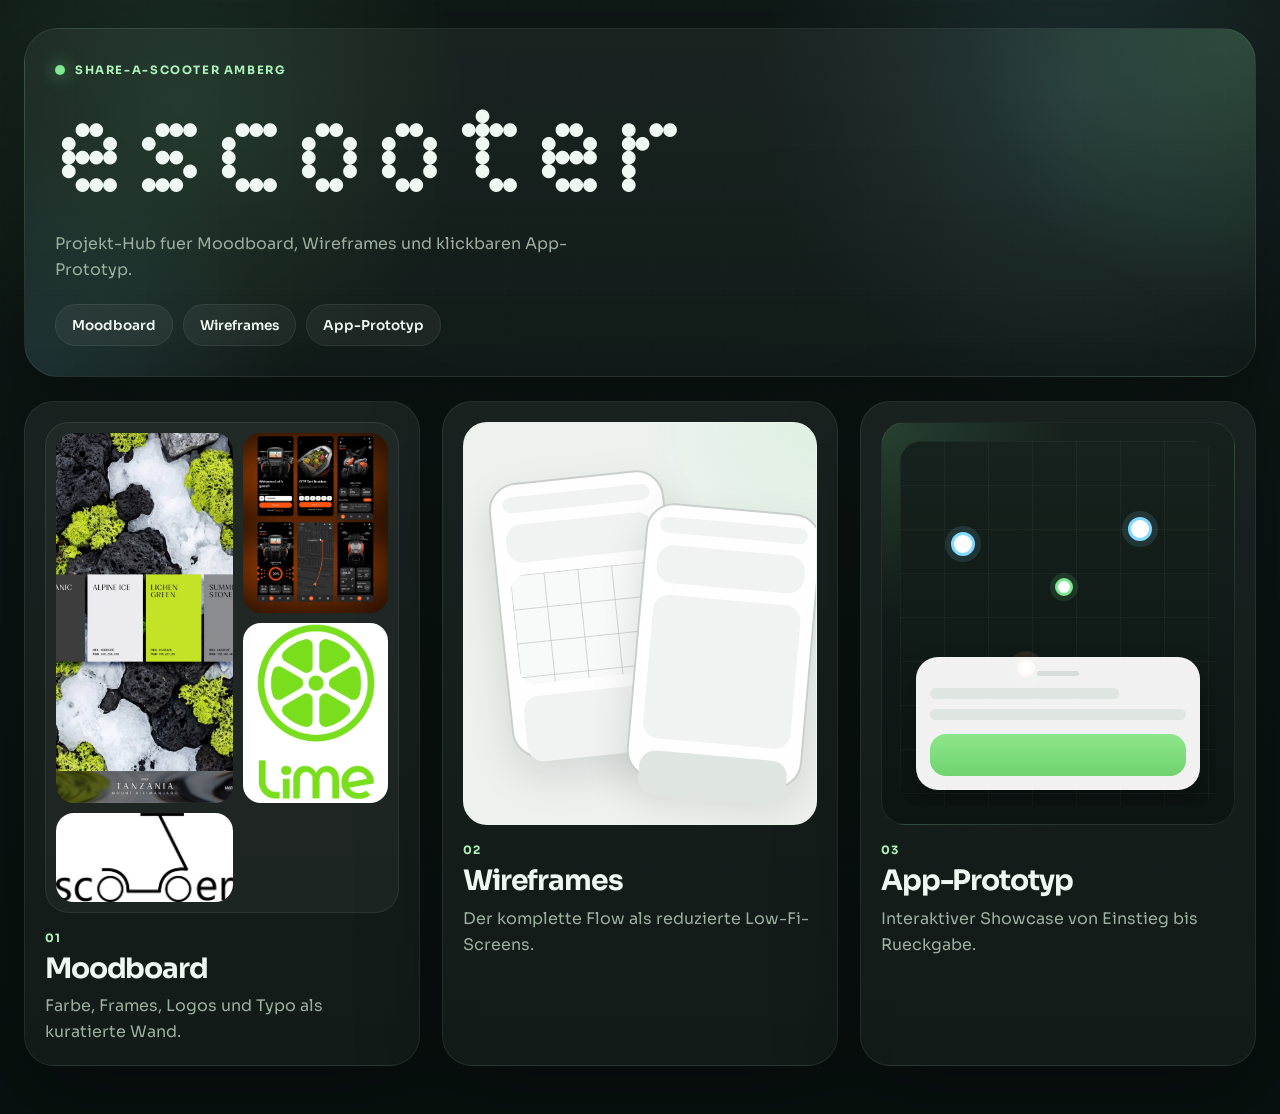
==== commit 1f1cf82b: "Rebuild Pages hub and moodboard" ====
--- a/docs/index.html
+++ b/docs/index.html
@@ -3,339 +3,86 @@
 <head>
   <meta charset="utf-8" />
   <meta name="viewport" content="width=device-width, initial-scale=1" />
-  <title>Share-A-Scooter Amberg – Projektübersicht</title>
+  <title>Share-A-Scooter Amberg - Project Hub</title>
   <link rel="preconnect" href="https://fonts.googleapis.com" />
   <link rel="preconnect" href="https://fonts.gstatic.com" crossorigin />
-  <link href="https://fonts.googleapis.com/css2?family=Inter:wght@400;500;600;700;800&display=swap" rel="stylesheet" />
+  <link href="https://fonts.googleapis.com/css2?family=Sora:wght@400;500;600;700;800&display=swap" rel="stylesheet" />
   <link rel="stylesheet" href="styles.css" />
 </head>
 <body>
-  <div class="page">
-    <section class="hero panel">
+  <main class="hub-shell">
+    <section class="hero-card">
       <div class="hero-copy">
-        <span class="eyebrow">Finaler Stand</span>
-        <h1>Share-A-Scooter Amberg</h1>
-        <p class="lead">Abgeschlossener Screendesign-Prototyp für einen E-Scooter-Sharingdienst in Amberg: dunkle Kartenlogik, klare Statussprache und ein durchgängiger Flow vom Finden bis zur Rückgabe.</p>
+        <p class="hero-kicker">Share-A-Scooter Amberg</p>
+        <h1 class="hero-wordmark">escooter</h1>
+        <p class="hero-subline">Projekt-Hub fuer Moodboard, Wireframes und klickbaren App-Prototyp.</p>
       </div>
-      <div class="hero-stack">
-        <div class="note-card panel-soft">
-          <span class="mini-label">Projektstatus</span>
-          <strong>bereit für Showcase</strong>
-          <p>Der klickbare HTML-Prototyp deckt den finalen Kernfluss inklusive Rückgabe und Summary ab.</p>
-        </div>
-        <div class="note-card panel-soft">
-          <span class="mini-label">Kernidee</span>
-          <strong>urban, technisch, zugänglich</strong>
-          <p>Kein Lifestyle-Gedöns. Ein klares Werkzeug für Bewegung durch die Stadt.</p>
-        </div>
-        <a class="launch-card panel-soft" href="app/">
-          <span class="mini-label">Prototyp</span>
-          <strong>Zum finalen App-Showcase</strong>
-          <p>Öffnet den interaktiven Kernfluss mit Karte, Reservierung, Fahrt, Rückgabe und Summary.</p>
-        </a>
+      <div class="hero-status" aria-label="Projektbereiche">
+        <span>Moodboard</span>
+        <span>Wireframes</span>
+        <span>App-Prototyp</span>
       </div>
     </section>
 
-    <section class="grid three-col">
-      <article class="panel mini-panel">
-        <span class="eyebrow">Kernscreens</span>
-        <h3>Vom Finden bis zur Fahrt</h3>
-        <p>Map, Vehicle Card, Booking, Confirm und Unlock bilden den schnellen Einstiegsfluss ohne unnötige Umwege.</p>
-      </article>
-      <article class="panel mini-panel">
-        <span class="eyebrow">Rückgabe</span>
-        <h3>Logik mit Zonen</h3>
-        <p>Ride, Pause, Return und Parking Check zeigen Servicegebiet, Sperrzonen und Ladehub-Bonus als klare Entscheidungslogik.</p>
-      </article>
-      <article class="panel mini-panel">
-        <span class="eyebrow">Abschluss</span>
-        <h3>Summary statt Leerraum</h3>
-        <p>Die finale Zusammenfassung zeigt Route, Dauer, Kosten und den Bonus-Hinweis als sauberen Endpunkt des Showcases.</p>
-      </article>
-    </section>
+    <section class="portal-grid" aria-label="Projektbereiche">
+      <a class="portal-card" href="moodboard/">
+        <div class="portal-card__visual portal-card__visual--moodboard">
+          <img src="moodboard/assets/farbe/farbe-11.jpg" alt="" aria-hidden="true" />
+          <img src="moodboard/assets/frames/frames-04.jpg" alt="" aria-hidden="true" />
+          <img src="moodboard/assets/logos/logos-16.png" alt="" aria-hidden="true" />
+          <img src="moodboard/assets/typo/typo-03.jpg" alt="" aria-hidden="true" />
+        </div>
+        <div class="portal-card__copy">
+          <p class="portal-card__eyebrow">01</p>
+          <h2>Moodboard</h2>
+          <p>Farbe, Frames, Logos und Typo als kuratierte Wand.</p>
+        </div>
+      </a>
 
-    <section class="panel">
-      <div class="section-head">
-        <span class="eyebrow">Designgrundlage</span>
-        <h2>Bild- und Interface-Referenzen hinter dem Finalstil</h2>
-      </div>
-      <div class="reference-grid">
-        <article class="reference-card">
-          <img src="assets/references/image---ec3a564b-1fc0-4a93-ae60-7ed1f6d55ce4.png" alt="Mobile route tracking with soft green path and contact tray" />
-          <div class="reference-copy">
-            <span class="reference-tag">Map Motion</span>
-            <h3>Fahrt als sichtbare Route</h3>
-            <p>Gut für den Gedanken, dass Bewegung nicht nur Status ist, sondern als weiche, klare Spur auf der Karte lesbar wird.</p>
+      <a class="portal-card" href="wireframes/">
+        <div class="portal-card__visual portal-card__visual--wireframes" aria-hidden="true">
+          <div class="wireframe-phone">
+            <div class="wireframe-phone__status"></div>
+            <div class="wireframe-phone__header"></div>
+            <div class="wireframe-phone__map"></div>
+            <div class="wireframe-phone__sheet"></div>
           </div>
-        </article>
-        <article class="reference-card">
-          <img src="assets/references/image---519bc1c4-f9a1-4a7c-aca1-23b49e4c675e.png" alt="Dark map interface with drawing helper and circular focus area" />
-          <div class="reference-copy">
-            <span class="reference-tag">Map Density</span>
-            <h3>Dunkle Karte mit Arbeitscharakter</h3>
-            <p>Stark als Referenz für Tiefe, Fokus und reduzierte Kontraste. Die Karte fühlt sich funktional an, nicht touristisch.</p>
+          <div class="wireframe-phone wireframe-phone--offset">
+            <div class="wireframe-phone__status"></div>
+            <div class="wireframe-phone__header"></div>
+            <div class="wireframe-phone__list"></div>
+            <div class="wireframe-phone__cta"></div>
           </div>
-        </article>
-        <article class="reference-card">
-          <img src="assets/references/image---43505366-dae0-4944-b52b-64bd4e9cdd86.png" alt="Purple city map with glowing point markers and route network" />
-          <div class="reference-copy">
-            <span class="reference-tag">Node Logic</span>
-            <h3>Marker als Leuchtpunkte</h3>
-            <p>Die Farbwelt ist nicht final, aber die Logik aus Netz, Glow und Knoten passt gut für Scooter, Hubs und Auswahlzustände.</p>
-          </div>
-        </article>
-        <article class="reference-card">
-          <img src="assets/references/image---bc8098ba-8a5f-4c93-965c-7dd3c07690ad.png" alt="Button state examples with subtle hover glow and segmented icon button" />
-          <div class="reference-copy">
-            <span class="reference-tag">Primary Actions</span>
-            <h3>Buttons mit klarer Zustandsänderung</h3>
-            <p>Relevant ist hier nicht das Blau, sondern die saubere Lesbarkeit von Hover, Pressed und geteilten Aktionen.</p>
-          </div>
-        </article>
-        <article class="reference-card">
-          <img src="assets/references/image---4c84ca78-9187-48eb-9bc3-fa497def3c0c.png" alt="Gradient button animation examples with soft magenta glow" />
-          <div class="reference-copy">
-            <span class="reference-tag">Accent Glow</span>
-            <h3>Kontrollierter Glow statt billiger Neonshow</h3>
-            <p>Das hilft für CTA-Energie. Wenn wir Glow nutzen, dann punktuell an Unlock, Reserve und ausgewählten Markern.</p>
-          </div>
-        </article>
-        <article class="reference-card">
-          <img src="assets/references/image---d3b16f9c-b5a3-4d78-bb59-d4e1d25576ce.png" alt="Toggle switch states in bright green and gray" />
-          <div class="reference-copy">
-            <span class="reference-tag">Micro States</span>
-            <h3>Binäre Zustände müssen brutal klar sein</h3>
-            <p>Temporär parken, Fahrt aktiv, Rückgabe erlaubt: solche Logik braucht keine Interpretation, sondern eindeutige Schalterstates.</p>
-          </div>
-        </article>
-        <article class="reference-card">
-          <img src="assets/references/image---831d28fc-f518-4ade-a775-7682612dc70f.png" alt="Battery icons from full green to low red charge" />
-          <div class="reference-copy">
-            <span class="reference-tag">Status Language</span>
-            <h3>Akku als sofortiges Ampelsignal</h3>
-            <p>Die Darstellungslogik ist gut: nicht verstecken, sondern mit Form und Farbe direkt in die Auswahlentscheidung ziehen.</p>
-          </div>
-        </article>
-        <article class="reference-card">
-          <img src="assets/references/image---fbc72397-2691-478f-92d6-fe8eabd457d0.png" alt="NType 82 Mono type specimen" />
-          <div class="reference-copy">
-            <span class="reference-tag">Type Accent</span>
-            <h3>Mono-Akzent für Daten, nicht für Fließtext</h3>
-            <p>Die Richtung taugt für Timer, Scooter-IDs und Preis-KPIs. Für Haupttexte wäre das zu sperrig.</p>
-          </div>
-        </article>
-        <article class="reference-card caution">
-          <img src="assets/references/image---d28afb61-4333-4093-8b36-5b4dbfdd9640.png" alt="Green matrix style code rain on black background" />
-          <div class="reference-copy">
-            <span class="reference-tag">Boundary</span>
-            <h3>Zu cyber, aber als Warnung nützlich</h3>
-            <p>Das zeigt die Grenze ziemlich gut: technisch ja, Sci-Fi-Hackerfilm nein. Share-A-Scooter braucht Urbanität, keine Matrix-Parodie.</p>
-          </div>
-        </article>
-      </div>
-    </section>
+        </div>
+        <div class="portal-card__copy">
+          <p class="portal-card__eyebrow">02</p>
+          <h2>Wireframes</h2>
+          <p>Der komplette Flow als reduzierte Low-Fi-Screens.</p>
+        </div>
+      </a>
 
-    <section class="grid two-col">
-      <article class="panel">
-        <div class="section-head">
-          <span class="eyebrow">Color System</span>
-          <h2>Petrol + Lime als feste Basis</h2>
-        </div>
-        <div class="palette-grid">
-          <div class="swatch-card">
-            <div class="swatch deep-1"></div>
-            <div class="swatch-meta">
-              <strong>Deep Petrol</strong>
-              <span>#071116</span>
-            </div>
-          </div>
-          <div class="swatch-card">
-            <div class="swatch deep-2"></div>
-            <div class="swatch-meta">
-              <strong>Transit Teal</strong>
-              <span>#0c1b22</span>
-            </div>
-          </div>
-          <div class="swatch-card">
-            <div class="swatch lime-1"></div>
-            <div class="swatch-meta">
-              <strong>Electric Mint</strong>
-              <span>#acf1ba</span>
-            </div>
-          </div>
-          <div class="swatch-card">
-            <div class="swatch lime-2"></div>
-            <div class="swatch-meta">
-              <strong>Active Lime</strong>
-              <span>#7ee892</span>
-            </div>
-          </div>
-          <div class="swatch-card">
-            <div class="swatch cyan-1"></div>
-            <div class="swatch-meta">
-              <strong>Hub Cyan</strong>
-              <span>#8de4ff</span>
-            </div>
-          </div>
-          <div class="swatch-card">
-            <div class="swatch orange-1"></div>
-            <div class="swatch-meta">
-              <strong>Battery Warning</strong>
-              <span>#ffb36b</span>
-            </div>
-          </div>
-          <div class="swatch-card">
-            <div class="swatch red-1"></div>
-            <div class="swatch-meta">
-              <strong>Blocked State</strong>
-              <span>#ff8277</span>
-            </div>
-          </div>
-          <div class="swatch-card">
-            <div class="swatch text-1"></div>
-            <div class="swatch-meta">
-              <strong>Off-White Text</strong>
-              <span>#eff8f2</span>
+      <a class="portal-card portal-card--prototype" href="app/">
+        <div class="portal-card__visual portal-card__visual--prototype" aria-hidden="true">
+          <div class="proto-map">
+            <span class="proto-marker proto-marker--hub" style="left:20%;top:28%"></span>
+            <span class="proto-marker" style="left:52%;top:40%"></span>
+            <span class="proto-marker proto-marker--active" style="left:40%;top:62%"></span>
+            <span class="proto-marker proto-marker--hub" style="left:76%;top:24%"></span>
+            <div class="proto-sheet">
+              <div class="proto-sheet__handle"></div>
+              <div class="proto-sheet__line proto-sheet__line--wide"></div>
+              <div class="proto-sheet__line"></div>
+              <div class="proto-sheet__cta"></div>
             </div>
           </div>
         </div>
-        <p class="body-note">Regel: nur eine echte Akzentfarbe pro Screen. Lime treibt Aktion und Verfügbarkeit, Orange und Rot bleiben reine Zustandsfarben.</p>
-      </article>
-
-      <article class="panel">
-        <div class="section-head">
-          <span class="eyebrow">Tone & Shape</span>
-          <h2>Ruhig, präzise, nicht verspielt</h2>
+        <div class="portal-card__copy">
+          <p class="portal-card__eyebrow">03</p>
+          <h2>App-Prototyp</h2>
+          <p>Interaktiver Showcase von Einstieg bis Rueckgabe.</p>
         </div>
-        <div class="keywords">
-          <span>urban</span>
-          <span>mobil</span>
-          <span>technisch</span>
-          <span>klar</span>
-          <span>schnell lesbar</span>
-          <span>vertrauenswürdig</span>
-        </div>
-        <div class="do-dont">
-          <div class="list-card ok">
-            <h3>Do</h3>
-            <ul>
-              <li>ruhige Kartenflächen</li>
-              <li>feine Borders und kontrollierter Glow</li>
-              <li>kompakte KPI-Karten</li>
-              <li>klare Bottom-Sheet-Logik</li>
-            </ul>
-          </div>
-          <div class="list-card bad">
-            <h3>Don't</h3>
-            <ul>
-              <li>UI-Spielerei und zu viel Glassmorphism</li>
-              <li>zu viele gleich starke Buttons</li>
-              <li>überladene Karten</li>
-              <li>Stockfoto-Branding ohne Funktion</li>
-            </ul>
-          </div>
-        </div>
-      </article>
+      </a>
     </section>
-
-    <section class="grid two-col">
-      <article class="panel">
-        <div class="section-head">
-          <span class="eyebrow">Typography</span>
-          <h2>Schnell lesbar auf kleinen Screens</h2>
-        </div>
-        <div class="type-stack">
-          <div class="type-sample">
-            <span class="type-label">KPI / Countdown</span>
-            <div class="type-kpi">27:34</div>
-            <div class="type-mono">SCOOTER A-17 / HUB-03 / 0,30 €</div>
-          </div>
-          <div class="type-sample">
-            <span class="type-label">Screen Title</span>
-            <div class="type-title">Reservierung aktiv</div>
-          </div>
-          <div class="type-sample">
-            <span class="type-label">Body / Guidance</span>
-            <p>Nach Ablauf wird der Scooter wieder freigegeben. Die App muss hier Klarheit erzeugen, nicht Dekoration.</p>
-          </div>
-        </div>
-      </article>
-
-      <article class="panel">
-        <div class="section-head">
-          <span class="eyebrow">UI System</span>
-          <h2>Komponentenstil</h2>
-        </div>
-        <div class="component-demo">
-          <div class="chip-row">
-            <span class="chip available">Verfügbar</span>
-            <span class="chip reserved">Reserviert</span>
-            <span class="chip loading">Lädt</span>
-            <span class="chip low">Niedriger Akku</span>
-          </div>
-          <div class="button-row">
-            <button class="btn ghost" type="button">30 Min. reservieren</button>
-            <button class="btn primary" type="button">Jetzt entsperren</button>
-          </div>
-          <div class="metric-row">
-            <div class="metric-card">
-              <span>Akku</span>
-              <strong>82 %</strong>
-            </div>
-            <div class="metric-card">
-              <span>Kosten</span>
-              <strong>0,30 €</strong>
-            </div>
-            <div class="metric-card">
-              <span>Dauer</span>
-              <strong>12:10</strong>
-            </div>
-          </div>
-        </div>
-      </article>
-    </section>
-
-    <section class="panel">
-      <div class="section-head">
-        <span class="eyebrow">Map Language</span>
-        <h2>Karte als stärkstes Interface-Element</h2>
-      </div>
-      <div class="map-board">
-        <div class="map-demo">
-          <div class="hub" style="left: 22%; top: 34%;"></div>
-          <div class="hub" style="left: 72%; top: 24%;"></div>
-          <div class="marker available" style="left: 34%; top: 62%;"></div>
-          <div class="marker selected" style="left: 48%; top: 54%;"></div>
-          <div class="marker low" style="left: 67%; top: 58%;"></div>
-          <div class="marker available" style="left: 79%; top: 72%;"></div>
-        </div>
-        <div class="map-notes">
-          <div class="legend-item"><span class="dot available"></span> Scooter verfügbar</div>
-          <div class="legend-item"><span class="dot selected"></span> ausgewählter Scooter</div>
-          <div class="legend-item"><span class="dot low"></span> niedriger Akku</div>
-          <div class="legend-item"><span class="dot hub"></span> Ladehub</div>
-          <p>Die Karte darf Atmosphäre haben, aber niemals Priorität vor der Statuslogik gewinnen. Erst Lesbarkeit, dann Look.</p>
-        </div>
-      </div>
-    </section>
-
-    <section class="grid three-col">
-      <article class="panel mini-panel">
-        <span class="eyebrow">Look</span>
-        <h3>Nachtkarte mit Ruhe</h3>
-        <p>Bewegung durch die Stadt, leichte Leuchtdichte, ruhige Tiefe statt Effekthascherei.</p>
-      </article>
-      <article class="panel mini-panel">
-        <span class="eyebrow">Motion</span>
-        <h3>Kurz und funktional</h3>
-        <p>Bottom Sheet, Marker-Selection, Return-Confirm und Summary-Route bewegen sich gezielt. Mehr braucht das Ding nicht.</p>
-      </article>
-      <article class="panel mini-panel">
-        <span class="eyebrow">Result</span>
-        <h3>Abgeschlossener Showcase</h3>
-        <p>Kein Techno-Gimmick und kein White-Label-Einerlei, sondern ein lesbares Mobilitätswerkzeug mit sauberem Endpunkt.</p>
-      </article>
-    </section>
-  </div>
+  </main>
 </body>
 </html>
--- a/docs/styles.css
+++ b/docs/styles.css
@@ -1,22 +1,24 @@
+@font-face {
+  font-family: "Ndot";
+  src: url("./app/Ndot57-Regular.otf") format("opentype");
+  font-weight: 400;
+  font-style: normal;
+  font-display: swap;
+}
+
 :root {
-  --bg: #071116;
-  --bg-2: #0c1b22;
-  --panel: rgba(10, 23, 29, 0.78);
-  --panel-soft: rgba(255, 255, 255, 0.04);
-  --line: rgba(255, 255, 255, 0.08);
-  --line-strong: rgba(172, 241, 186, 0.24);
+  --bg: #08110f;
+  --bg-2: #10201b;
+  --panel: rgba(15, 24, 21, 0.82);
+  --panel-soft: rgba(255, 255, 255, 0.05);
+  --line: rgba(231, 247, 236, 0.08);
   --text: #eff8f2;
-  --muted: #9cb7ad;
-  --muted-2: #70867e;
-  --lime: #acf1ba;
-  --lime-2: #7ee892;
-  --cyan: #8de4ff;
-  --orange: #ffb36b;
-  --red: #ff8277;
-  --magenta: #cb67ff;
-  --magenta-soft: #a855f7;
-  --white: #ffffff;
-  --shadow: 0 24px 80px rgba(0, 0, 0, 0.34);
+  --muted: #9daf9f;
+  --lime: #7ee892;
+  --lime-soft: #acf1ba;
+  --cyan: #84d9ff;
+  --coral: #ff8e6b;
+  --shadow: 0 30px 80px rgba(0, 0, 0, 0.34);
 }
 
 * {
@@ -25,12 +27,13 @@
 
 body {
   margin: 0;
-  font-family: Inter, system-ui, -apple-system, BlinkMacSystemFont, "Segoe UI", sans-serif;
+  min-height: 100vh;
+  font-family: "Sora", system-ui, sans-serif;
   color: var(--text);
   background:
-    radial-gradient(circle at 14% 0%, rgba(126, 232, 146, 0.12), transparent 24%),
-    radial-gradient(circle at 84% 14%, rgba(141, 228, 255, 0.12), transparent 24%),
-    linear-gradient(180deg, var(--bg) 0%, var(--bg-2) 100%);
+    radial-gradient(circle at 14% 10%, rgba(126, 232, 146, 0.13), transparent 18rem),
+    radial-gradient(circle at 84% 8%, rgba(132, 217, 255, 0.12), transparent 20rem),
+    linear-gradient(180deg, #0e1815 0%, var(--bg) 100%);
 }
 
 body::before {
@@ -39,586 +42,373 @@
   inset: 0;
   pointer-events: none;
   background-image:
-    linear-gradient(rgba(255,255,255,0.03) 1px, transparent 1px),
-    linear-gradient(90deg, rgba(255,255,255,0.03) 1px, transparent 1px);
+    linear-gradient(rgba(255, 255, 255, 0.025) 1px, transparent 1px),
+    linear-gradient(90deg, rgba(255, 255, 255, 0.025) 1px, transparent 1px);
   background-size: 72px 72px;
-  opacity: 0.55;
-}
-
-.page {
-  max-width: 1480px;
+  opacity: 0.45;
+}
+
+.hub-shell {
+  position: relative;
+  z-index: 1;
+  max-width: 1380px;
   margin: 0 auto;
-  padding: 28px 24px 64px;
-}
-
-.panel,
-.panel-soft {
-  position: relative;
+  padding: 28px 24px 48px;
+}
+
+.hero-card {
+  display: grid;
+  gap: 22px;
+  padding: 30px;
+  border: 1px solid var(--line);
+  border-radius: 34px;
+  background:
+    radial-gradient(circle at top right, rgba(126, 232, 146, 0.16), transparent 18rem),
+    radial-gradient(circle at bottom left, rgba(132, 217, 255, 0.12), transparent 16rem),
+    linear-gradient(180deg, rgba(255, 255, 255, 0.05) 0%, rgba(255, 255, 255, 0.025) 100%);
+  box-shadow: var(--shadow);
+}
+
+.hero-kicker,
+.hero-subline,
+.portal-card__eyebrow,
+.portal-card__copy p {
+  margin: 0;
+}
+
+.hero-kicker {
+  display: inline-flex;
+  align-items: center;
+  gap: 10px;
+  font-size: 0.72rem;
+  font-weight: 700;
+  text-transform: uppercase;
+  letter-spacing: 0.14em;
+  color: var(--lime-soft);
+}
+
+.hero-kicker::before {
+  content: "";
+  width: 10px;
+  height: 10px;
+  border-radius: 999px;
+  background: var(--lime);
+  box-shadow: 0 0 18px rgba(126, 232, 146, 0.72);
+}
+
+.hero-wordmark {
+  margin: 14px 0 0;
+  font-family: "Ndot", "Sora", sans-serif;
+  font-size: clamp(3.8rem, 12vw, 8.6rem);
+  font-weight: 400;
+  line-height: 0.88;
+  letter-spacing: 0.08em;
+  text-transform: lowercase;
+}
+
+.hero-subline {
+  margin-top: 16px;
+  max-width: 34rem;
+  font-size: 1rem;
+  line-height: 1.6;
+  color: var(--muted);
+}
+
+.hero-status {
+  display: flex;
+  flex-wrap: wrap;
+  gap: 10px;
+}
+
+.hero-status span {
+  display: inline-flex;
+  align-items: center;
+  min-height: 42px;
+  padding: 0 16px;
+  border-radius: 999px;
+  border: 1px solid rgba(231, 247, 236, 0.08);
+  background: rgba(255, 255, 255, 0.05);
+  color: var(--text);
+  font-size: 0.85rem;
+  font-weight: 600;
+}
+
+.portal-grid {
+  display: grid;
+  grid-template-columns: repeat(3, minmax(0, 1fr));
+  gap: 22px;
+  margin-top: 24px;
+}
+
+.portal-card {
+  display: grid;
+  gap: 18px;
+  padding: 20px;
   border: 1px solid var(--line);
   border-radius: 30px;
   background:
-    linear-gradient(180deg, rgba(255,255,255,0.05), rgba(255,255,255,0.02)),
+    linear-gradient(180deg, rgba(255, 255, 255, 0.05) 0%, rgba(255, 255, 255, 0.02) 100%),
     var(--panel);
+  color: inherit;
+  text-decoration: none;
   box-shadow: var(--shadow);
-  backdrop-filter: blur(16px);
-}
-
-.panel-soft {
-  border-radius: 24px;
-  background: var(--panel-soft);
-  box-shadow: none;
-}
-
-.hero,
-.grid,
-.map-board {
+  transition: transform 180ms ease, border-color 180ms ease, box-shadow 180ms ease;
+}
+
+.portal-card:hover {
+  transform: translateY(-3px);
+  border-color: rgba(126, 232, 146, 0.22);
+  box-shadow: 0 34px 90px rgba(0, 0, 0, 0.38);
+}
+
+.portal-card__visual {
   position: relative;
-  z-index: 1;
-}
-
-.hero {
-  display: grid;
-  grid-template-columns: minmax(0, 1.45fr) minmax(320px, 0.85fr);
-  gap: 24px;
-  padding: 28px;
-  margin-bottom: 24px;
-}
-
-.hero-copy h1 {
-  margin: 12px 0 0;
-  font-size: clamp(46px, 8vw, 84px);
-  line-height: 0.95;
-  letter-spacing: -0.05em;
-  max-width: 8ch;
-}
-
-.lead {
-  max-width: 60ch;
-  margin: 18px 0 0;
-  font-size: 18px;
-  line-height: 1.6;
-  color: var(--muted);
-}
-
-.hero-stack {
-  display: grid;
-  gap: 16px;
-}
-
-.note-card {
-  padding: 18px;
-}
-
-.launch-card {
-  display: block;
-  padding: 18px;
-  color: var(--text);
-  text-decoration: none;
-  border-color: rgba(172, 241, 186, 0.16);
-  transition: transform 180ms ease, border-color 180ms ease, background 180ms ease, box-shadow 180ms ease;
-}
-
-.launch-card:hover {
-  transform: translateY(-2px);
-  border-color: rgba(172, 241, 186, 0.34);
-  background: rgba(172, 241, 186, 0.08);
-  box-shadow: 0 18px 42px rgba(0, 0, 0, 0.22);
-}
-
-.note-card strong {
-  display: block;
-  margin-top: 12px;
-  font-size: 24px;
-  line-height: 1.12;
-}
-
-.note-card p,
-.mini-panel p,
-.body-note,
-.map-notes p {
-  margin: 10px 0 0;
-  color: var(--muted);
-  line-height: 1.55;
-}
-
-.eyebrow,
-.mini-label,
-.type-label {
-  display: inline-flex;
-  align-items: center;
-  gap: 8px;
-  text-transform: uppercase;
-  letter-spacing: 0.16em;
-  font-size: 11px;
-  font-weight: 700;
-  color: var(--lime);
-}
-
-.eyebrow::before,
-.mini-label::before,
-.type-label::before {
-  content: "";
-  width: 8px;
-  height: 8px;
-  border-radius: 999px;
-  background: var(--lime);
-  box-shadow: 0 0 16px rgba(172, 241, 186, 0.72);
-}
-
-.grid {
-  display: grid;
-  gap: 24px;
-  margin-bottom: 24px;
-}
-
-.two-col {
-  grid-template-columns: repeat(2, minmax(0, 1fr));
-}
-
-.three-col {
-  grid-template-columns: repeat(3, minmax(0, 1fr));
-}
-
-.grid > .panel,
-.panel > .section-head + * {
-  min-width: 0;
-}
-
-.grid > .panel,
-.mini-panel,
-.panel {
-  padding: 24px;
-}
-
-.section-head {
-  margin-bottom: 18px;
-}
-
-.section-head h2,
-.mini-panel h3 {
-  margin: 10px 0 0;
-  font-size: clamp(24px, 3vw, 34px);
-  line-height: 1.08;
-  letter-spacing: -0.04em;
-}
-
-.mini-panel h3 {
-  font-size: 24px;
-}
-
-.palette-grid {
-  display: grid;
-  grid-template-columns: repeat(4, minmax(0, 1fr));
-  gap: 14px;
-}
-
-.reference-grid {
-  display: grid;
-  grid-template-columns: repeat(3, minmax(0, 1fr));
-  gap: 18px;
-}
-
-.reference-card {
-  display: grid;
-  min-width: 0;
+  min-height: 316px;
   overflow: hidden;
   border-radius: 24px;
-  border: 1px solid var(--line);
-  background: rgba(255,255,255,0.03);
-}
-
-.reference-card img {
+  border: 1px solid rgba(231, 247, 236, 0.08);
+  background: rgba(255, 255, 255, 0.04);
+}
+
+.portal-card__visual--moodboard {
+  display: grid;
+  grid-template-columns: 1.1fr 0.9fr;
+  grid-template-rows: 1fr 1fr;
+  gap: 10px;
+  padding: 10px;
+}
+
+.portal-card__visual--moodboard img {
+  width: 100%;
+  height: 100%;
+  object-fit: cover;
+  border-radius: 18px;
   display: block;
+}
+
+.portal-card__visual--moodboard img:first-child {
+  grid-row: span 2;
+}
+
+.portal-card__visual--wireframes {
+  display: grid;
+  place-items: center;
+  padding: 18px;
+  background:
+    radial-gradient(circle at top right, rgba(126, 232, 146, 0.14), transparent 12rem),
+    #eef2ef;
+}
+
+.wireframe-phone {
+  position: absolute;
+  width: 176px;
+  height: 276px;
+  padding: 12px;
+  border: 2px solid #c8cfcb;
+  border-radius: 28px;
+  background: rgba(255, 255, 255, 0.96);
+  box-shadow: 0 18px 44px rgba(8, 17, 15, 0.12);
+}
+
+.wireframe-phone--offset {
+  transform: translate(84px, 22px) rotate(5deg);
+}
+
+.wireframe-phone:first-child {
+  transform: translate(-52px, -10px) rotate(-6deg);
+}
+
+.wireframe-phone__status,
+.wireframe-phone__header,
+.wireframe-phone__map,
+.wireframe-phone__sheet,
+.wireframe-phone__list,
+.wireframe-phone__cta {
+  border-radius: 16px;
+  background: #f1f3f2;
+}
+
+.wireframe-phone__status {
+  height: 16px;
+}
+
+.wireframe-phone__header {
+  height: 38px;
+  margin-top: 12px;
+}
+
+.wireframe-phone__map {
+  height: 110px;
+  margin-top: 12px;
+  background:
+    linear-gradient(90deg, rgba(190, 197, 193, 0.7) 1px, transparent 1px) 0 0 / 34px 34px,
+    linear-gradient(rgba(190, 197, 193, 0.7) 1px, transparent 1px) 0 0 / 34px 34px,
+    #f8faf9;
+}
+
+.wireframe-phone__sheet {
+  height: 66px;
+  margin-top: 12px;
+}
+
+.wireframe-phone__list {
+  height: 144px;
+  margin-top: 12px;
+}
+
+.wireframe-phone__cta {
+  height: 44px;
+  margin-top: 12px;
+  background: #dfe6e1;
+}
+
+.portal-card__visual--prototype {
+  padding: 18px;
+  background:
+    radial-gradient(circle at top left, rgba(126, 232, 146, 0.16), transparent 12rem),
+    linear-gradient(180deg, #16201d 0%, #0d1513 100%);
+}
+
+.proto-map {
+  position: relative;
   width: 100%;
-  height: 230px;
-  object-fit: cover;
-  background: rgba(255,255,255,0.04);
-}
-
-.reference-copy {
-  display: grid;
-  gap: 10px;
-  padding: 18px;
-}
-
-.reference-tag {
-  display: inline-flex;
-  width: fit-content;
-  padding: 8px 10px;
+  height: 100%;
+  border-radius: 22px;
+  overflow: hidden;
+  background:
+    linear-gradient(90deg, rgba(255, 255, 255, 0.035) 1px, transparent 1px) 0 0 / 44px 44px,
+    linear-gradient(rgba(255, 255, 255, 0.035) 1px, transparent 1px) 0 0 / 44px 44px,
+    linear-gradient(180deg, #16221d 0%, #0c1412 100%);
+}
+
+.proto-marker {
+  position: absolute;
+  width: 18px;
+  height: 18px;
   border-radius: 999px;
-  border: 1px solid rgba(172, 241, 186, 0.18);
-  background: rgba(172, 241, 186, 0.08);
-  color: var(--lime);
-  font-size: 11px;
+  transform: translate(-50%, -50%);
+  background: #ffffff;
+  border: 3px solid var(--lime);
+  box-shadow: 0 0 0 5px rgba(126, 232, 146, 0.12);
+}
+
+.proto-marker--hub {
+  width: 24px;
+  height: 24px;
+  border-color: var(--cyan);
+  box-shadow: 0 0 0 6px rgba(132, 217, 255, 0.12);
+}
+
+.proto-marker--active {
+  border-color: var(--coral);
+  box-shadow: 0 0 0 8px rgba(255, 142, 107, 0.12);
+}
+
+.proto-sheet {
+  position: absolute;
+  left: 16px;
+  right: 16px;
+  bottom: 16px;
+  padding: 14px;
+  border-radius: 22px;
+  background: rgba(255, 255, 255, 0.94);
+  box-shadow: 0 16px 30px rgba(0, 0, 0, 0.22);
+}
+
+.proto-sheet__handle {
+  width: 42px;
+  height: 5px;
+  margin: 0 auto 12px;
+  border-radius: 999px;
+  background: #d8ddd9;
+}
+
+.proto-sheet__line {
+  height: 11px;
+  border-radius: 999px;
+  background: #dfe5e1;
+}
+
+.proto-sheet__line + .proto-sheet__line {
+  margin-top: 10px;
+}
+
+.proto-sheet__line--wide {
+  width: 74%;
+}
+
+.proto-sheet__cta {
+  height: 42px;
+  margin-top: 14px;
+  border-radius: 16px;
+  background: linear-gradient(180deg, #8de68a 0%, #6fd36e 100%);
+}
+
+.portal-card__eyebrow {
+  font-size: 0.72rem;
   font-weight: 700;
   letter-spacing: 0.12em;
   text-transform: uppercase;
-}
-
-.reference-copy h3 {
-  margin: 0;
-  font-size: 24px;
-  line-height: 1.08;
-  letter-spacing: -0.03em;
-}
-
-.reference-copy p {
-  margin: 0;
+  color: var(--lime-soft);
+}
+
+.portal-card__copy h2 {
+  margin: 10px 0 0;
+  font-size: clamp(1.7rem, 2.2vw, 2.3rem);
+  line-height: 1.02;
+  letter-spacing: -0.04em;
+}
+
+.portal-card__copy p:last-child {
+  margin-top: 10px;
   color: var(--muted);
-  line-height: 1.58;
-}
-
-.reference-card.caution {
-  border-color: rgba(255, 130, 119, 0.28);
-}
-
-.reference-card.caution .reference-tag {
-  border-color: rgba(255, 130, 119, 0.24);
-  background: rgba(255, 130, 119, 0.1);
-  color: var(--red);
-}
-
-.swatch-card {
-  border: 1px solid var(--line);
-  border-radius: 22px;
-  overflow: hidden;
-  background: rgba(255,255,255,0.03);
-}
-
-.swatch {
-  height: 128px;
-}
-
-.deep-1 { background: #071116; }
-.deep-2 { background: #0c1b22; }
-.lime-1 { background: #acf1ba; }
-.lime-2 { background: #7ee892; }
-.cyan-1 { background: #8de4ff; }
-.orange-1 { background: #ffb36b; }
-.red-1 { background: #ff8277; }
-.text-1 { background: #eff8f2; }
-
-.swatch-meta {
-  padding: 14px;
-  display: grid;
-  gap: 4px;
-}
-
-.swatch-meta strong {
-  font-size: 15px;
-}
-
-.swatch-meta span {
-  color: var(--muted);
-  font-size: 13px;
-}
-
-.keywords {
-  display: flex;
-  flex-wrap: wrap;
-  gap: 10px;
-  margin-bottom: 18px;
-}
-
-.keywords span {
-  padding: 9px 12px;
-  border-radius: 999px;
-  border: 1px solid var(--line);
-  background: rgba(255,255,255,0.04);
-  color: var(--text);
-  font-size: 13px;
-  font-weight: 600;
-}
-
-.do-dont {
-  display: grid;
-  grid-template-columns: repeat(2, minmax(0, 1fr));
-  gap: 14px;
-}
-
-.list-card {
-  padding: 16px;
-  border-radius: 22px;
-  border: 1px solid var(--line);
-  background: rgba(255,255,255,0.03);
-}
-
-.list-card.ok {
-  border-color: rgba(172, 241, 186, 0.18);
-}
-
-.list-card.bad {
-  border-color: rgba(255, 130, 119, 0.18);
-}
-
-.list-card h3 {
-  margin: 0 0 12px;
-  font-size: 18px;
-}
-
-.list-card ul {
-  margin: 0;
-  padding-left: 18px;
-  color: var(--muted);
-  line-height: 1.7;
-}
-
-.type-stack {
-  display: grid;
-  gap: 16px;
-}
-
-.type-sample {
-  padding: 18px;
-  border-radius: 22px;
-  border: 1px solid var(--line);
-  background: rgba(255,255,255,0.03);
-}
-
-.type-kpi {
-  margin-top: 14px;
-  font-size: clamp(48px, 8vw, 72px);
-  font-weight: 800;
-  letter-spacing: -0.06em;
-}
-
-.type-mono {
-  margin-top: 12px;
-  font-family: "IBM Plex Mono", "SFMono-Regular", Consolas, "Liberation Mono", Menlo, monospace;
-  font-size: 14px;
-  letter-spacing: 0.08em;
-  color: var(--cyan);
-}
-
-.type-title {
-  margin-top: 14px;
-  font-size: 30px;
-  font-weight: 700;
-  letter-spacing: -0.04em;
-}
-
-.type-sample p {
-  margin: 14px 0 0;
-  max-width: 54ch;
-  color: var(--muted);
-  line-height: 1.65;
-}
-
-.component-demo {
-  display: grid;
-  gap: 16px;
-}
-
-.chip-row,
-.button-row,
-.metric-row {
-  display: flex;
-  flex-wrap: wrap;
-  gap: 10px;
-}
-
-.chip {
-  display: inline-flex;
-  align-items: center;
-  gap: 8px;
-  padding: 9px 12px;
-  border-radius: 999px;
-  border: 1px solid var(--line);
-  background: rgba(255,255,255,0.05);
-  font-size: 13px;
-  font-weight: 700;
-}
-
-.chip::before {
-  content: "";
-  width: 8px;
-  height: 8px;
-  border-radius: 999px;
-}
-
-.chip.available::before,
-.dot.available { background: var(--lime); }
-.chip.reserved::before { background: var(--white); }
-.chip.loading::before,
-.dot.hub { background: var(--cyan); }
-.chip.low::before,
-.dot.low { background: var(--orange); }
-
-.btn {
-  min-height: 46px;
-  padding: 12px 16px;
-  border-radius: 16px;
-  border: 1px solid var(--line);
-  background: rgba(255,255,255,0.03);
-  color: var(--text);
-  font: inherit;
-  font-weight: 700;
-}
-
-.btn.primary {
-  background: linear-gradient(135deg, var(--magenta) 0%, var(--magenta-soft) 100%);
-  color: var(--white);
-  border-color: rgba(203, 103, 255, 0.3);
-  box-shadow: 0 14px 30px rgba(203, 103, 255, 0.24);
-}
-
-.metric-card {
-  min-width: 120px;
-  padding: 14px 16px;
-  border-radius: 18px;
-  border: 1px solid var(--line);
-  background: rgba(255,255,255,0.04);
-}
-
-.metric-card span {
-  display: block;
-  color: var(--muted);
-  font-size: 13px;
-}
-
-.metric-card strong {
-  display: block;
-  margin-top: 8px;
-  font-size: 24px;
-  letter-spacing: -0.04em;
-}
-
-.map-board {
-  display: grid;
-  grid-template-columns: minmax(0, 1.5fr) minmax(280px, 0.7fr);
-  gap: 22px;
-  align-items: stretch;
-}
-
-.map-demo {
-  position: relative;
-  min-height: 380px;
-  border-radius: 28px;
-  border: 1px solid var(--line);
-  overflow: hidden;
-  background:
-    linear-gradient(145deg, rgba(10, 25, 31, 0.95), rgba(7, 18, 22, 0.98)),
-    #0a1419;
-}
-
-.map-demo::before {
-  content: "";
-  position: absolute;
-  inset: 0;
-  background:
-    linear-gradient(90deg, rgba(255,255,255,0.05) 1px, transparent 1px) 0 0 / 66px 66px,
-    linear-gradient(rgba(255,255,255,0.05) 1px, transparent 1px) 0 0 / 66px 66px;
-}
-
-.map-demo::after {
-  content: "";
-  position: absolute;
-  inset: 12% 10%;
-  background:
-    linear-gradient(132deg, transparent 0 18%, rgba(255,255,255,0.1) 18% 19%, transparent 19% 42%, rgba(255,255,255,0.08) 42% 43%, transparent 43% 100%),
-    linear-gradient(24deg, transparent 0 34%, rgba(255,255,255,0.08) 34% 35%, transparent 35% 100%),
-    radial-gradient(circle at 30% 42%, rgba(172, 241, 186, 0.08), transparent 14%);
-  opacity: 0.9;
-}
-
-.marker,
-.hub {
-  position: absolute;
-  transform: translate(-50%, -50%);
-  border-radius: 999px;
-  z-index: 2;
-}
-
-.marker {
-  width: 18px;
-  height: 18px;
-  border: 2px solid rgba(7, 17, 22, 0.9);
-  box-shadow: 0 0 0 6px rgba(255,255,255,0.06);
-}
-
-.marker.available {
-  background: var(--lime);
-}
-
-.marker.low {
-  background: var(--orange);
-}
-
-.marker.selected,
-.dot.selected {
-  width: 24px;
-  height: 24px;
-  background: var(--white);
-  border: 2px solid rgba(7, 17, 22, 0.9);
-  box-shadow: 0 0 0 8px rgba(172, 241, 186, 0.18);
-}
-
-.hub {
-  width: 28px;
-  height: 28px;
-  background: linear-gradient(180deg, #8de4ff, #4db6d7);
-  border: 2px solid rgba(7, 17, 22, 0.86);
-  box-shadow: 0 0 0 7px rgba(141, 228, 255, 0.12);
-}
-
-.map-notes {
-  padding: 18px;
-  border-radius: 24px;
-  border: 1px solid var(--line);
-  background: rgba(255,255,255,0.03);
-}
-
-.legend-item {
-  display: flex;
-  align-items: center;
-  gap: 10px;
-  margin-bottom: 12px;
-  color: var(--text);
-  font-weight: 600;
-}
-
-.dot {
-  width: 12px;
-  height: 12px;
-  border-radius: 999px;
-  flex-shrink: 0;
-}
-
-.mini-panel {
-  min-height: 180px;
+  line-height: 1.6;
 }
 
 @media (max-width: 1100px) {
-  .hero,
-  .two-col,
-  .map-board,
-  .three-col,
-  .reference-grid {
+  .portal-grid {
     grid-template-columns: 1fr;
   }
 
-  .palette-grid {
-    grid-template-columns: repeat(2, minmax(0, 1fr));
+  .portal-card__visual {
+    min-height: 280px;
   }
 }
 
 @media (max-width: 720px) {
-  .page {
-    padding: 18px 14px 40px;
-  }
-
-  .hero,
-  .panel,
-  .mini-panel {
-    padding: 18px;
-  }
-
-  .palette-grid,
-  .do-dont {
-    grid-template-columns: 1fr;
-  }
-
-  .reference-card img {
-    height: 190px;
-  }
-}
+  .hub-shell {
+    padding: 18px 16px 28px;
+  }
+
+  .hero-card {
+    padding: 22px;
+    border-radius: 28px;
+  }
+
+  .hero-wordmark {
+    font-size: clamp(3.2rem, 19vw, 5.8rem);
+  }
+
+  .portal-card {
+    padding: 16px;
+    border-radius: 24px;
+  }
+
+  .portal-card__visual {
+    min-height: 236px;
+    border-radius: 20px;
+  }
+
+  .wireframe-phone {
+    width: 138px;
+    height: 222px;
+  }
+
+  .wireframe-phone:first-child {
+    transform: translate(-34px, -4px) rotate(-6deg);
+  }
+
+  .wireframe-phone--offset {
+    transform: translate(52px, 14px) rotate(5deg);
+  }
+}
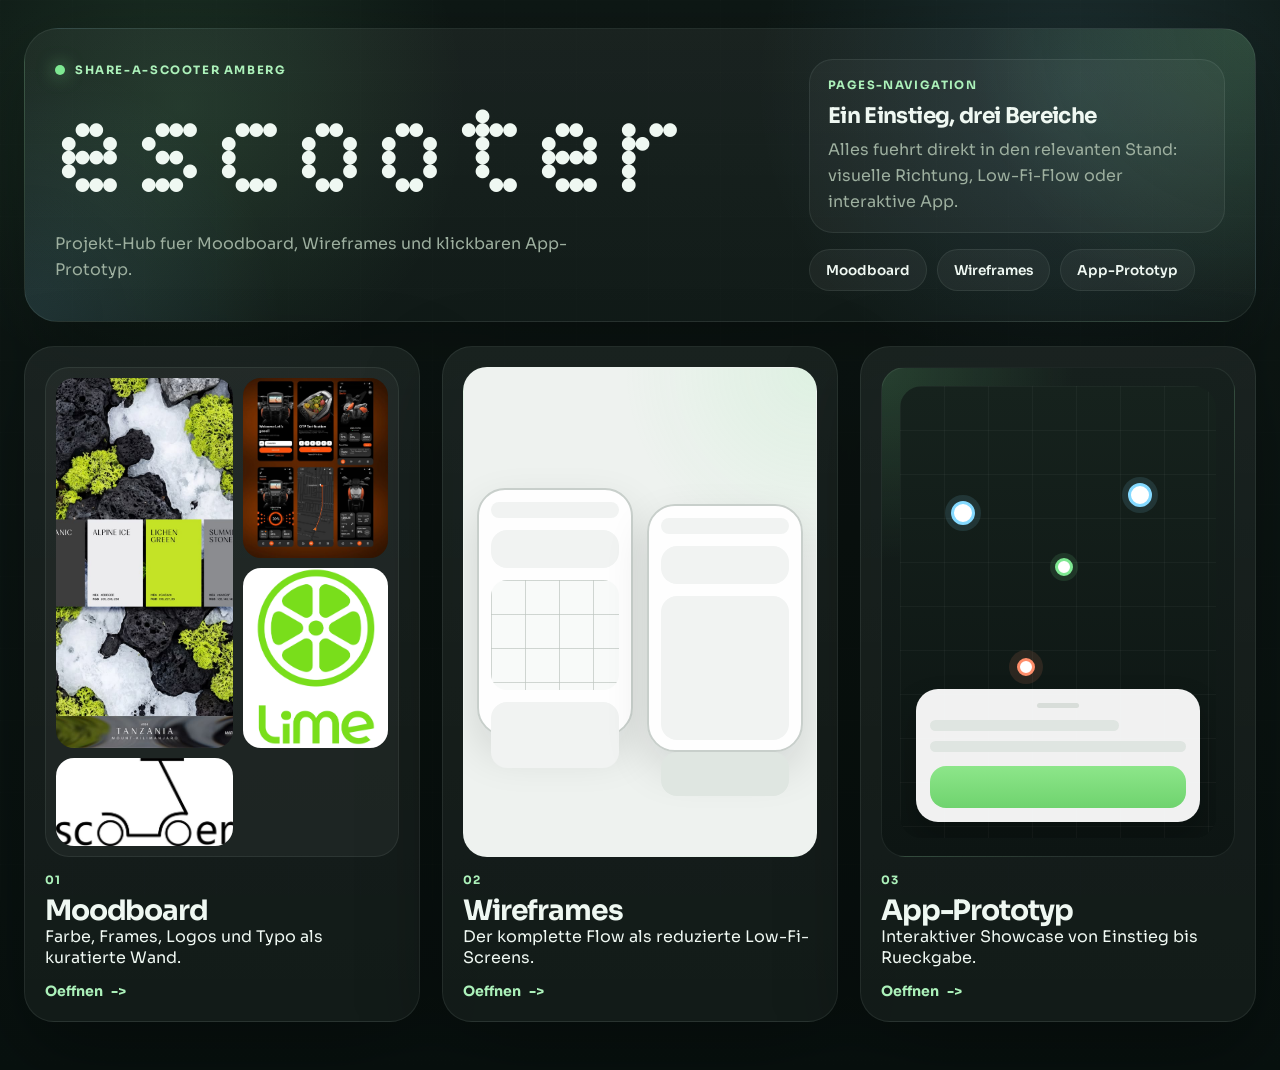
==== commit 2a994fcd: "Polish project hub layout" ====
--- a/docs/index.html
+++ b/docs/index.html
@@ -17,10 +17,17 @@
         <h1 class="hero-wordmark">escooter</h1>
         <p class="hero-subline">Projekt-Hub fuer Moodboard, Wireframes und klickbaren App-Prototyp.</p>
       </div>
-      <div class="hero-status" aria-label="Projektbereiche">
-        <span>Moodboard</span>
-        <span>Wireframes</span>
-        <span>App-Prototyp</span>
+      <div class="hero-side">
+        <div class="hero-note">
+          <span>Pages-Navigation</span>
+          <strong>Ein Einstieg, drei Bereiche</strong>
+          <p>Alles fuehrt direkt in den relevanten Stand: visuelle Richtung, Low-Fi-Flow oder interaktive App.</p>
+        </div>
+        <div class="hero-status" aria-label="Projektbereiche">
+          <span>Moodboard</span>
+          <span>Wireframes</span>
+          <span>App-Prototyp</span>
+        </div>
       </div>
     </section>
 
@@ -36,6 +43,7 @@
           <p class="portal-card__eyebrow">01</p>
           <h2>Moodboard</h2>
           <p>Farbe, Frames, Logos und Typo als kuratierte Wand.</p>
+          <span class="portal-card__link">Oeffnen</span>
         </div>
       </a>
 
@@ -58,6 +66,7 @@
           <p class="portal-card__eyebrow">02</p>
           <h2>Wireframes</h2>
           <p>Der komplette Flow als reduzierte Low-Fi-Screens.</p>
+          <span class="portal-card__link">Oeffnen</span>
         </div>
       </a>
 
@@ -80,6 +89,7 @@
           <p class="portal-card__eyebrow">03</p>
           <h2>App-Prototyp</h2>
           <p>Interaktiver Showcase von Einstieg bis Rueckgabe.</p>
+          <span class="portal-card__link">Oeffnen</span>
         </div>
       </a>
     </section>
--- a/docs/styles.css
+++ b/docs/styles.css
@@ -58,7 +58,8 @@
 
 .hero-card {
   display: grid;
-  gap: 22px;
+  grid-template-columns: minmax(0, 1.4fr) minmax(280px, 0.8fr);
+  gap: 26px;
   padding: 30px;
   border: 1px solid var(--line);
   border-radius: 34px;
@@ -71,6 +72,7 @@
 
 .hero-kicker,
 .hero-subline,
+.hero-note p,
 .portal-card__eyebrow,
 .portal-card__copy p {
   margin: 0;
@@ -112,6 +114,42 @@
   font-size: 1rem;
   line-height: 1.6;
   color: var(--muted);
+}
+
+.hero-side {
+  display: grid;
+  gap: 16px;
+  align-content: start;
+}
+
+.hero-note {
+  padding: 18px;
+  border-radius: 24px;
+  border: 1px solid rgba(231, 247, 236, 0.08);
+  background: rgba(255, 255, 255, 0.04);
+}
+
+.hero-note span {
+  display: block;
+  font-size: 0.72rem;
+  font-weight: 700;
+  letter-spacing: 0.12em;
+  text-transform: uppercase;
+  color: var(--lime-soft);
+}
+
+.hero-note strong {
+  display: block;
+  margin-top: 12px;
+  font-size: 1.35rem;
+  line-height: 1.08;
+  letter-spacing: -0.03em;
+}
+
+.hero-note p {
+  margin-top: 10px;
+  color: var(--muted);
+  line-height: 1.6;
 }
 
 .hero-status {
@@ -142,7 +180,8 @@
 
 .portal-card {
   display: grid;
-  gap: 18px;
+  grid-template-rows: minmax(0, 1fr) auto;
+  gap: 16px;
   padding: 20px;
   border: 1px solid var(--line);
   border-radius: 30px;
@@ -163,7 +202,7 @@
 
 .portal-card__visual {
   position: relative;
-  min-height: 316px;
+  min-height: 276px;
   overflow: hidden;
   border-radius: 24px;
   border: 1px solid rgba(231, 247, 236, 0.08);
@@ -191,8 +230,10 @@
 }
 
 .portal-card__visual--wireframes {
-  display: grid;
-  place-items: center;
+  display: flex;
+  align-items: center;
+  justify-content: center;
+  gap: 14px;
   padding: 18px;
   background:
     radial-gradient(circle at top right, rgba(126, 232, 146, 0.14), transparent 12rem),
@@ -200,9 +241,10 @@
 }
 
 .wireframe-phone {
-  position: absolute;
-  width: 176px;
-  height: 276px;
+  position: relative;
+  flex: 0 0 156px;
+  width: 156px;
+  height: 248px;
   padding: 12px;
   border: 2px solid #c8cfcb;
   border-radius: 28px;
@@ -211,11 +253,7 @@
 }
 
 .wireframe-phone--offset {
-  transform: translate(84px, 22px) rotate(5deg);
-}
-
-.wireframe-phone:first-child {
-  transform: translate(-52px, -10px) rotate(-6deg);
+  transform: translateY(16px);
 }
 
 .wireframe-phone__status,
@@ -365,7 +403,25 @@
   line-height: 1.6;
 }
 
+.portal-card__link {
+  display: inline-flex;
+  align-items: center;
+  gap: 8px;
+  margin-top: 14px;
+  font-size: 0.88rem;
+  font-weight: 700;
+  color: var(--lime-soft);
+}
+
+.portal-card__link::after {
+  content: "->";
+}
+
 @media (max-width: 1100px) {
+  .hero-card {
+    grid-template-columns: 1fr;
+  }
+
   .portal-grid {
     grid-template-columns: 1fr;
   }
@@ -395,20 +451,13 @@
   }
 
   .portal-card__visual {
-    min-height: 236px;
+    min-height: 224px;
     border-radius: 20px;
   }
 
   .wireframe-phone {
-    width: 138px;
-    height: 222px;
-  }
-
-  .wireframe-phone:first-child {
-    transform: translate(-34px, -4px) rotate(-6deg);
-  }
-
-  .wireframe-phone--offset {
-    transform: translate(52px, 14px) rotate(5deg);
-  }
-}
+    flex-basis: 128px;
+    width: 128px;
+    height: 208px;
+  }
+}
